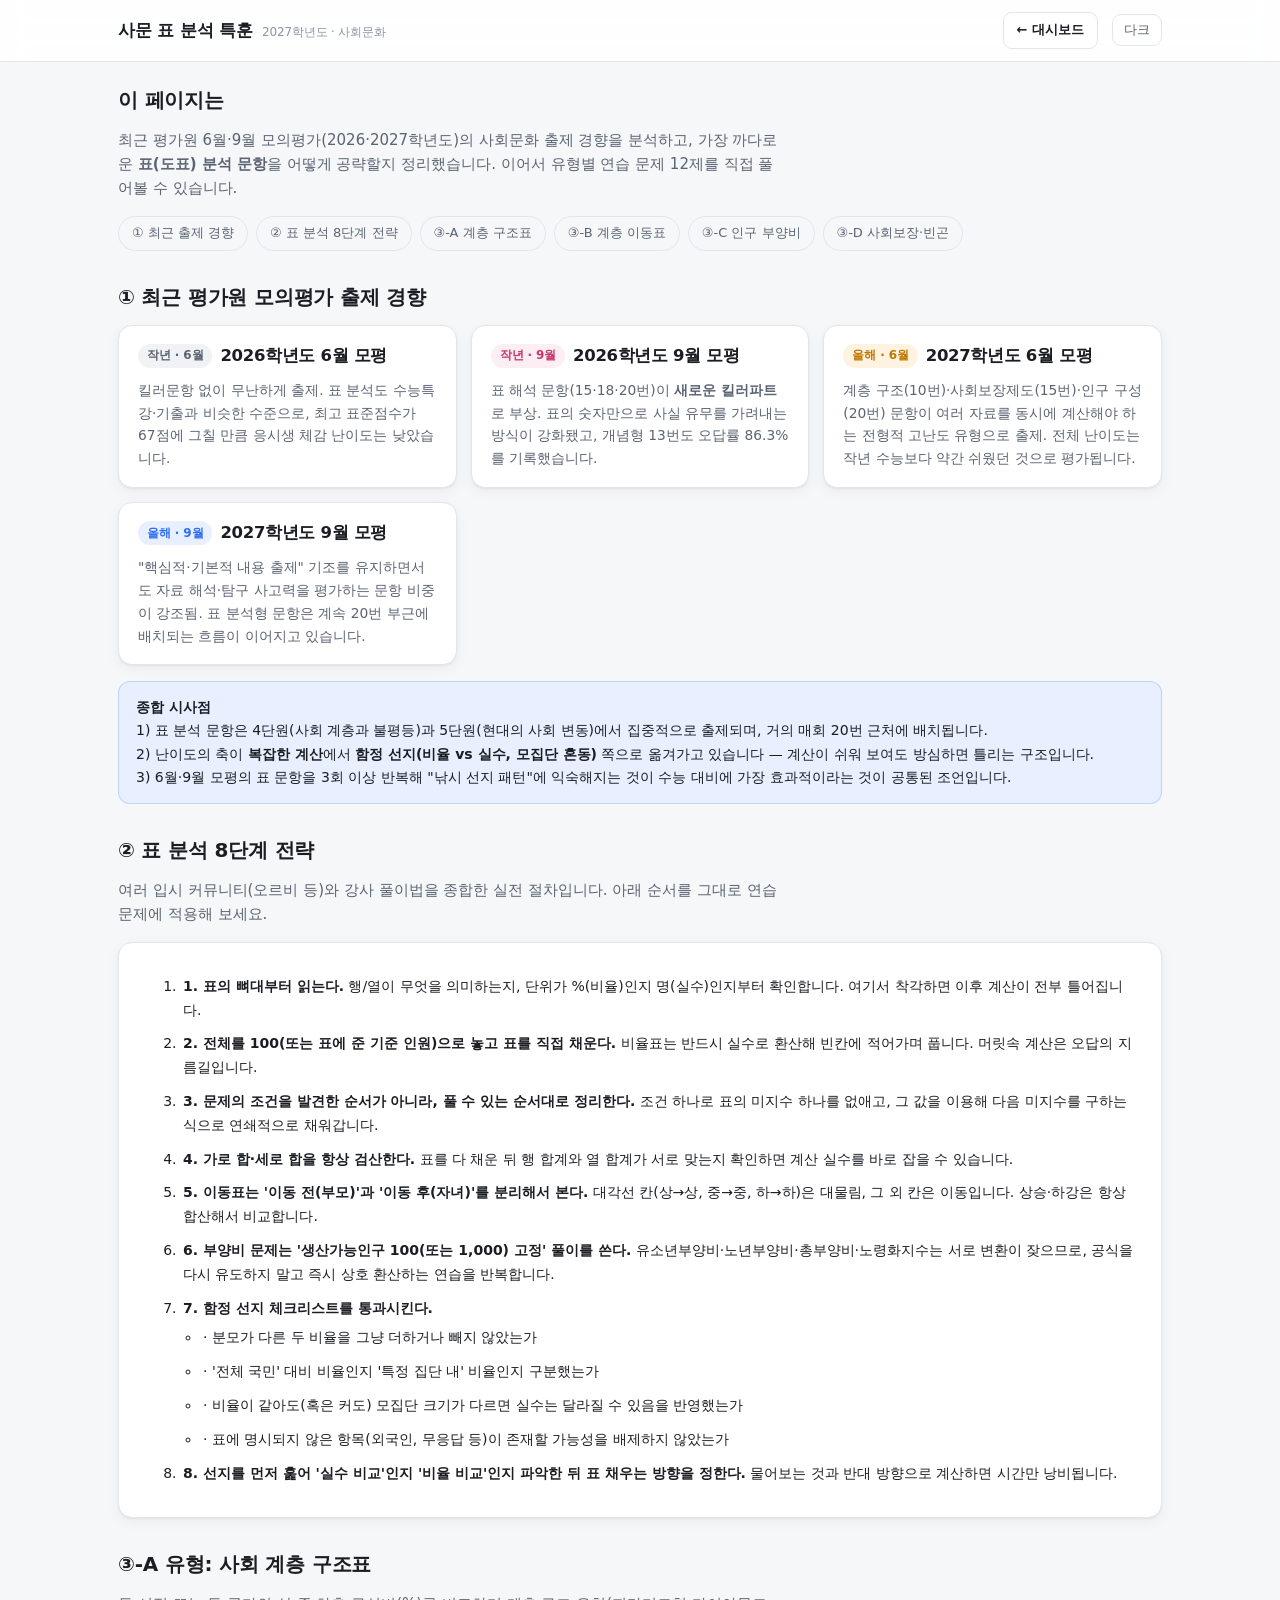
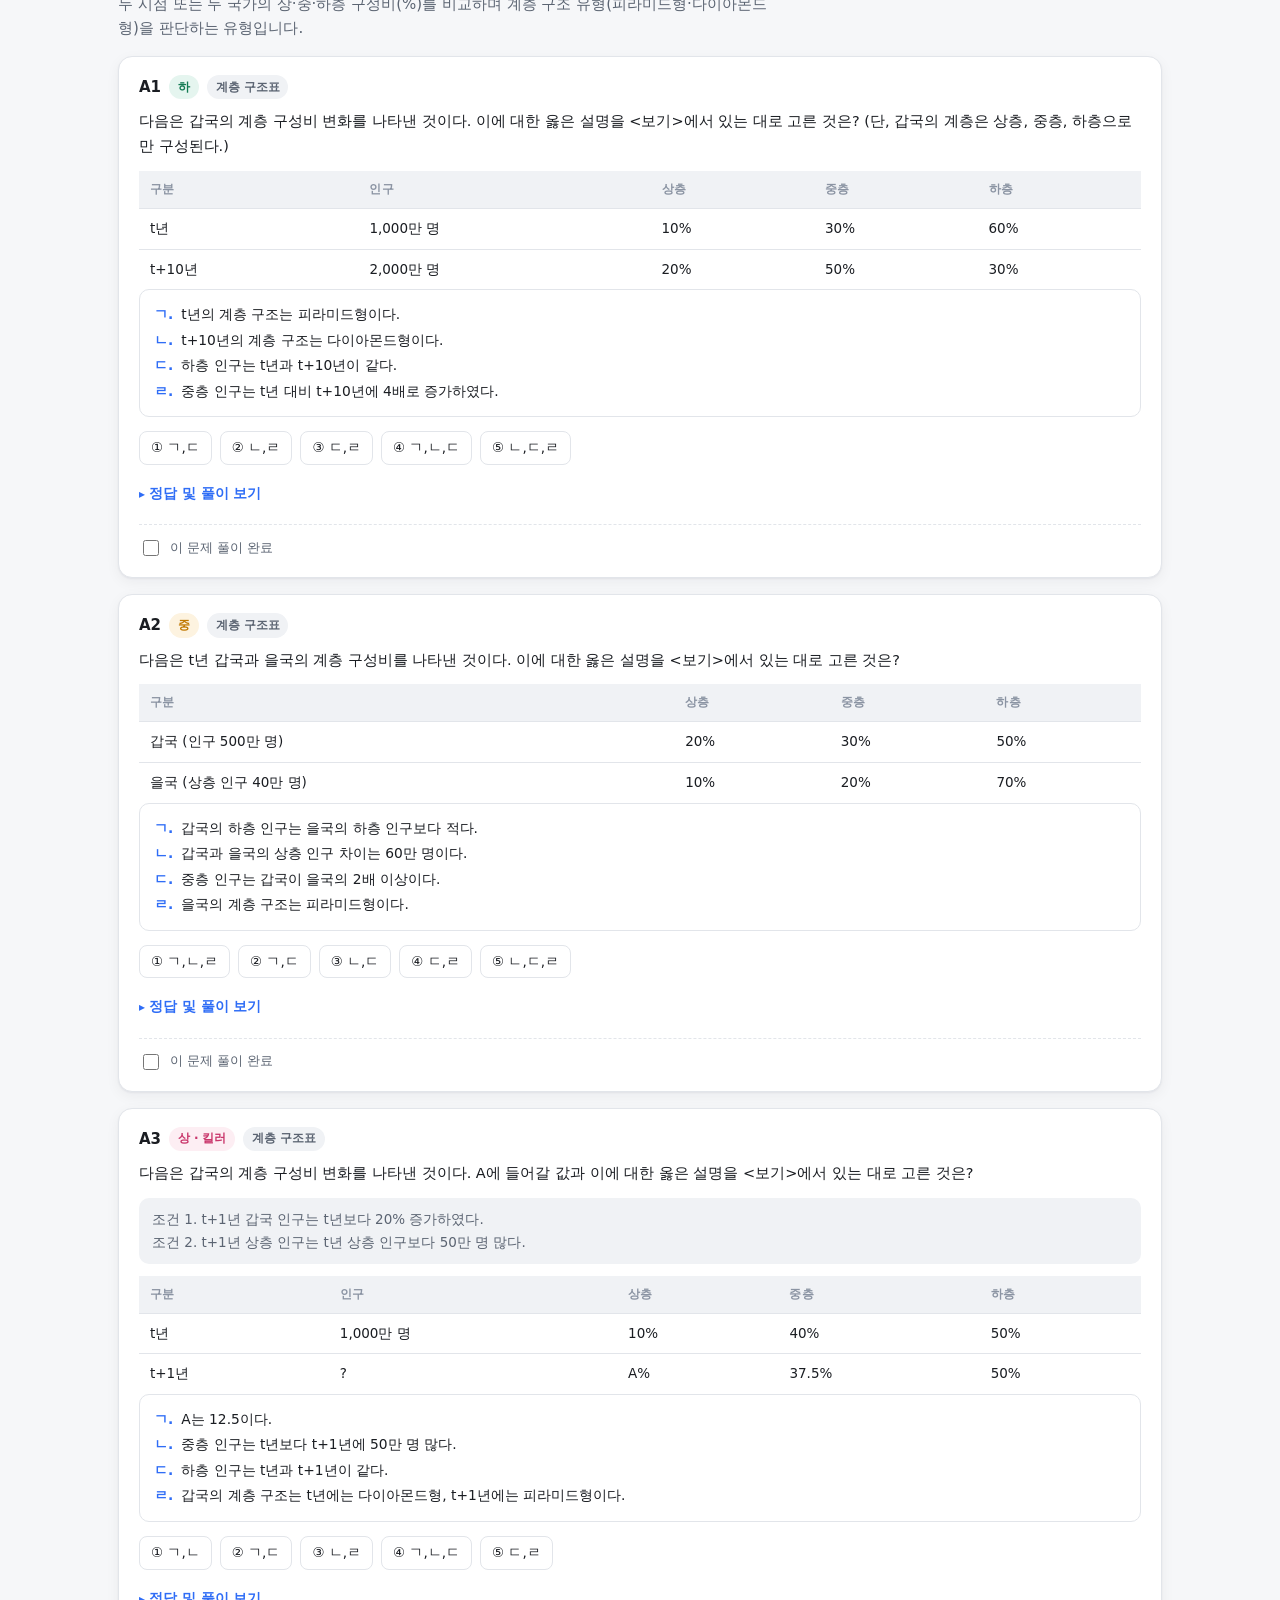
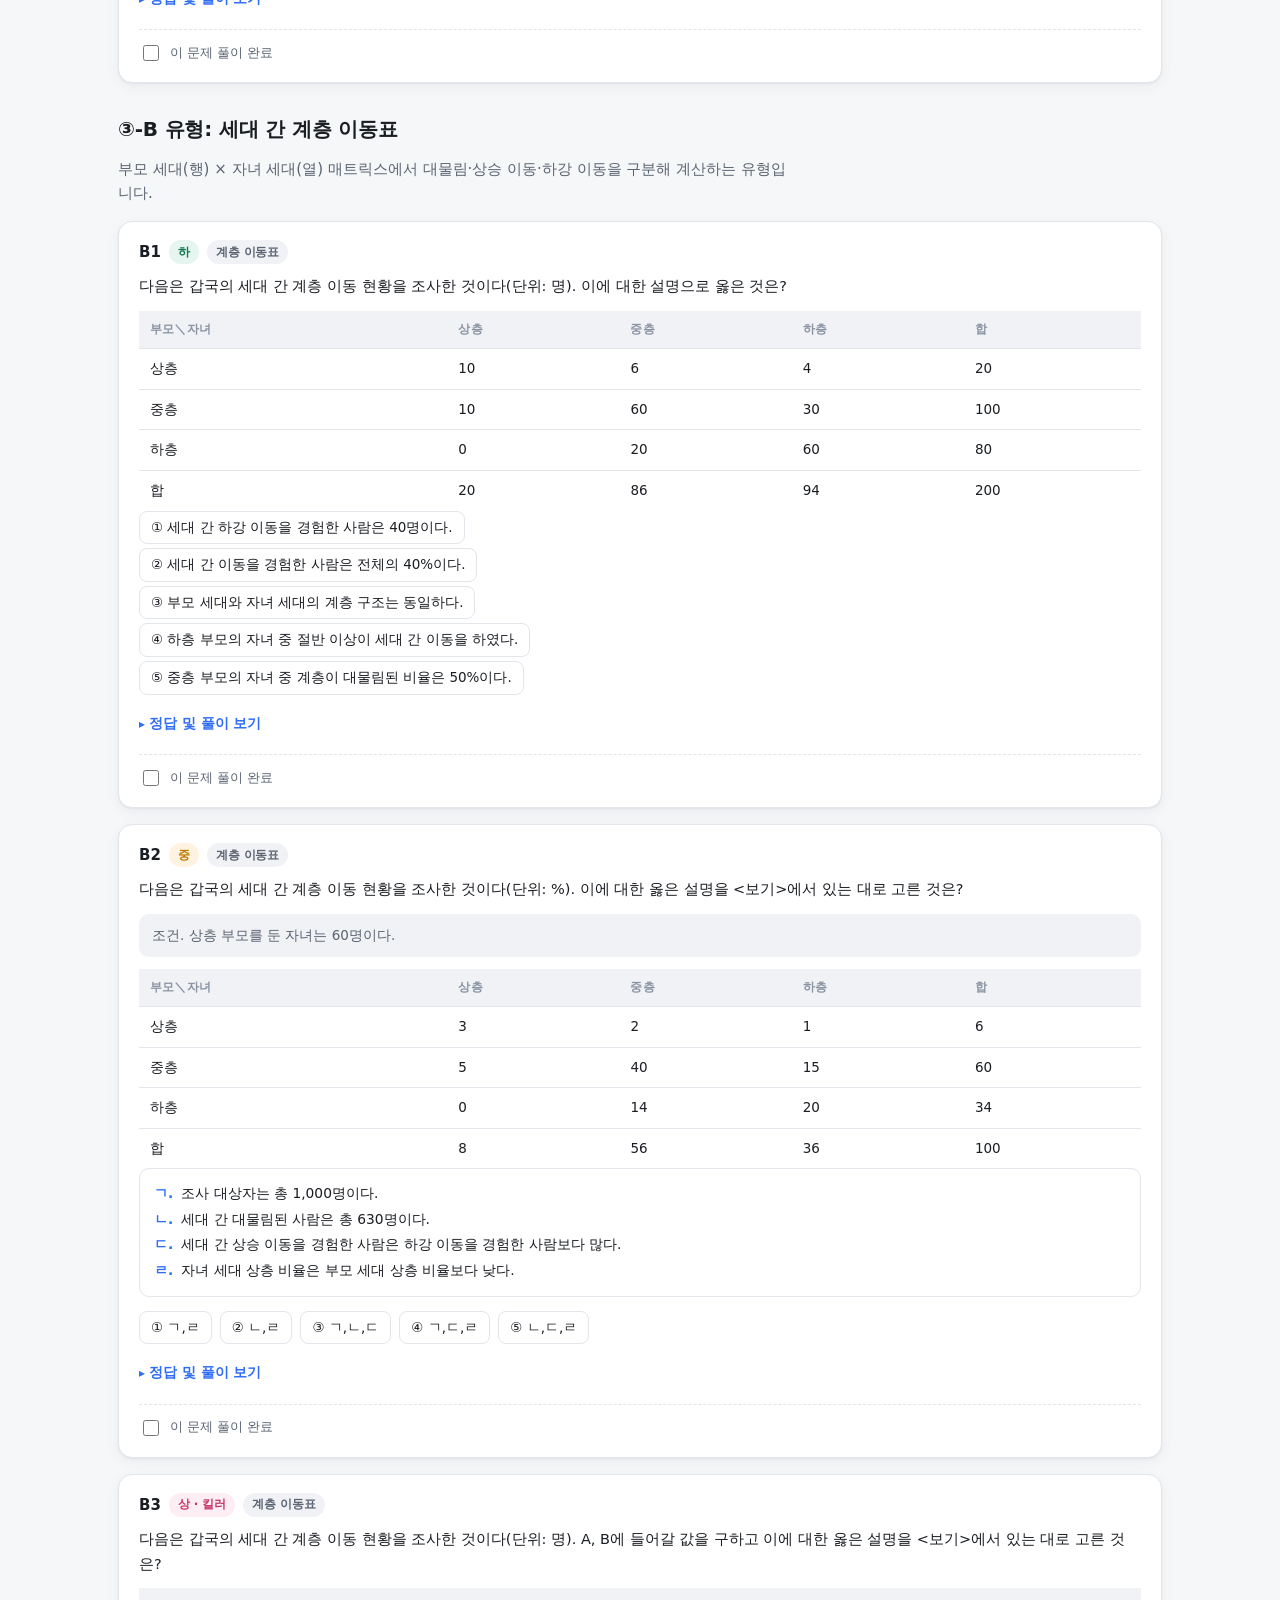
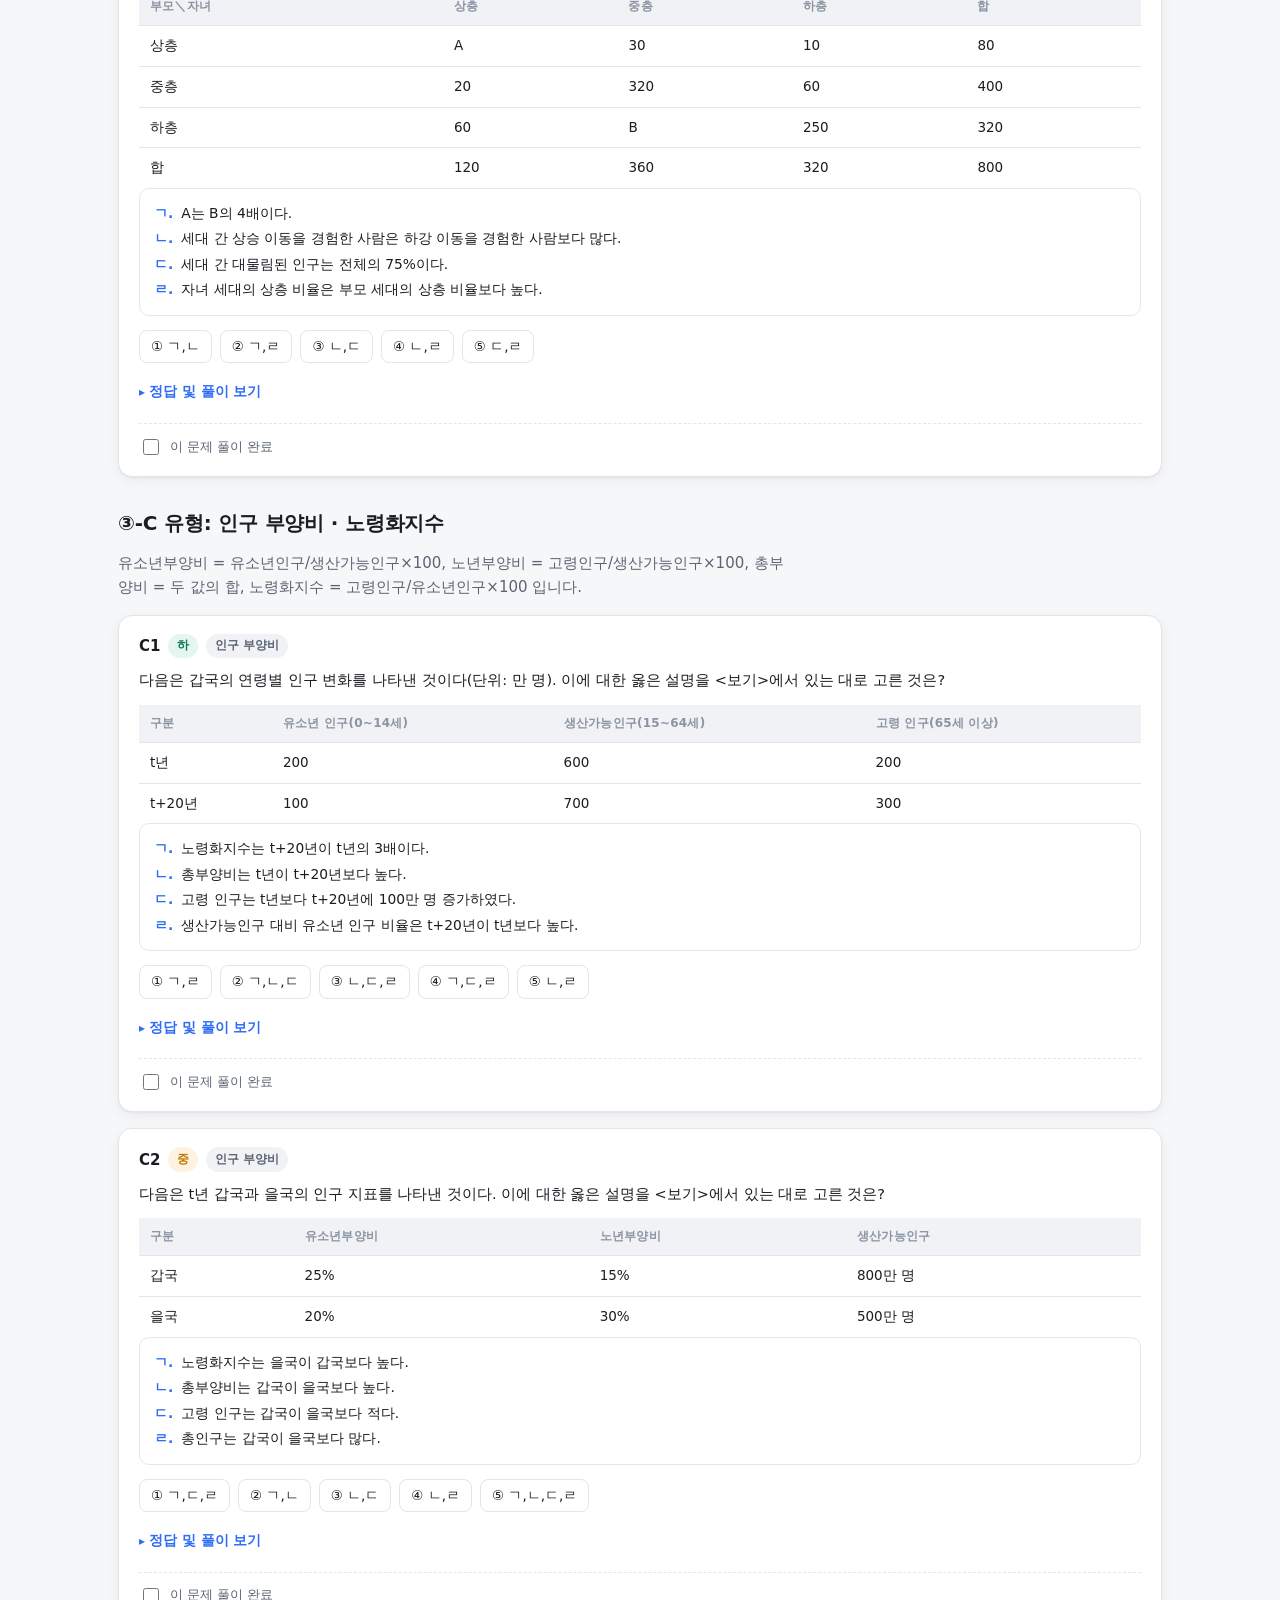
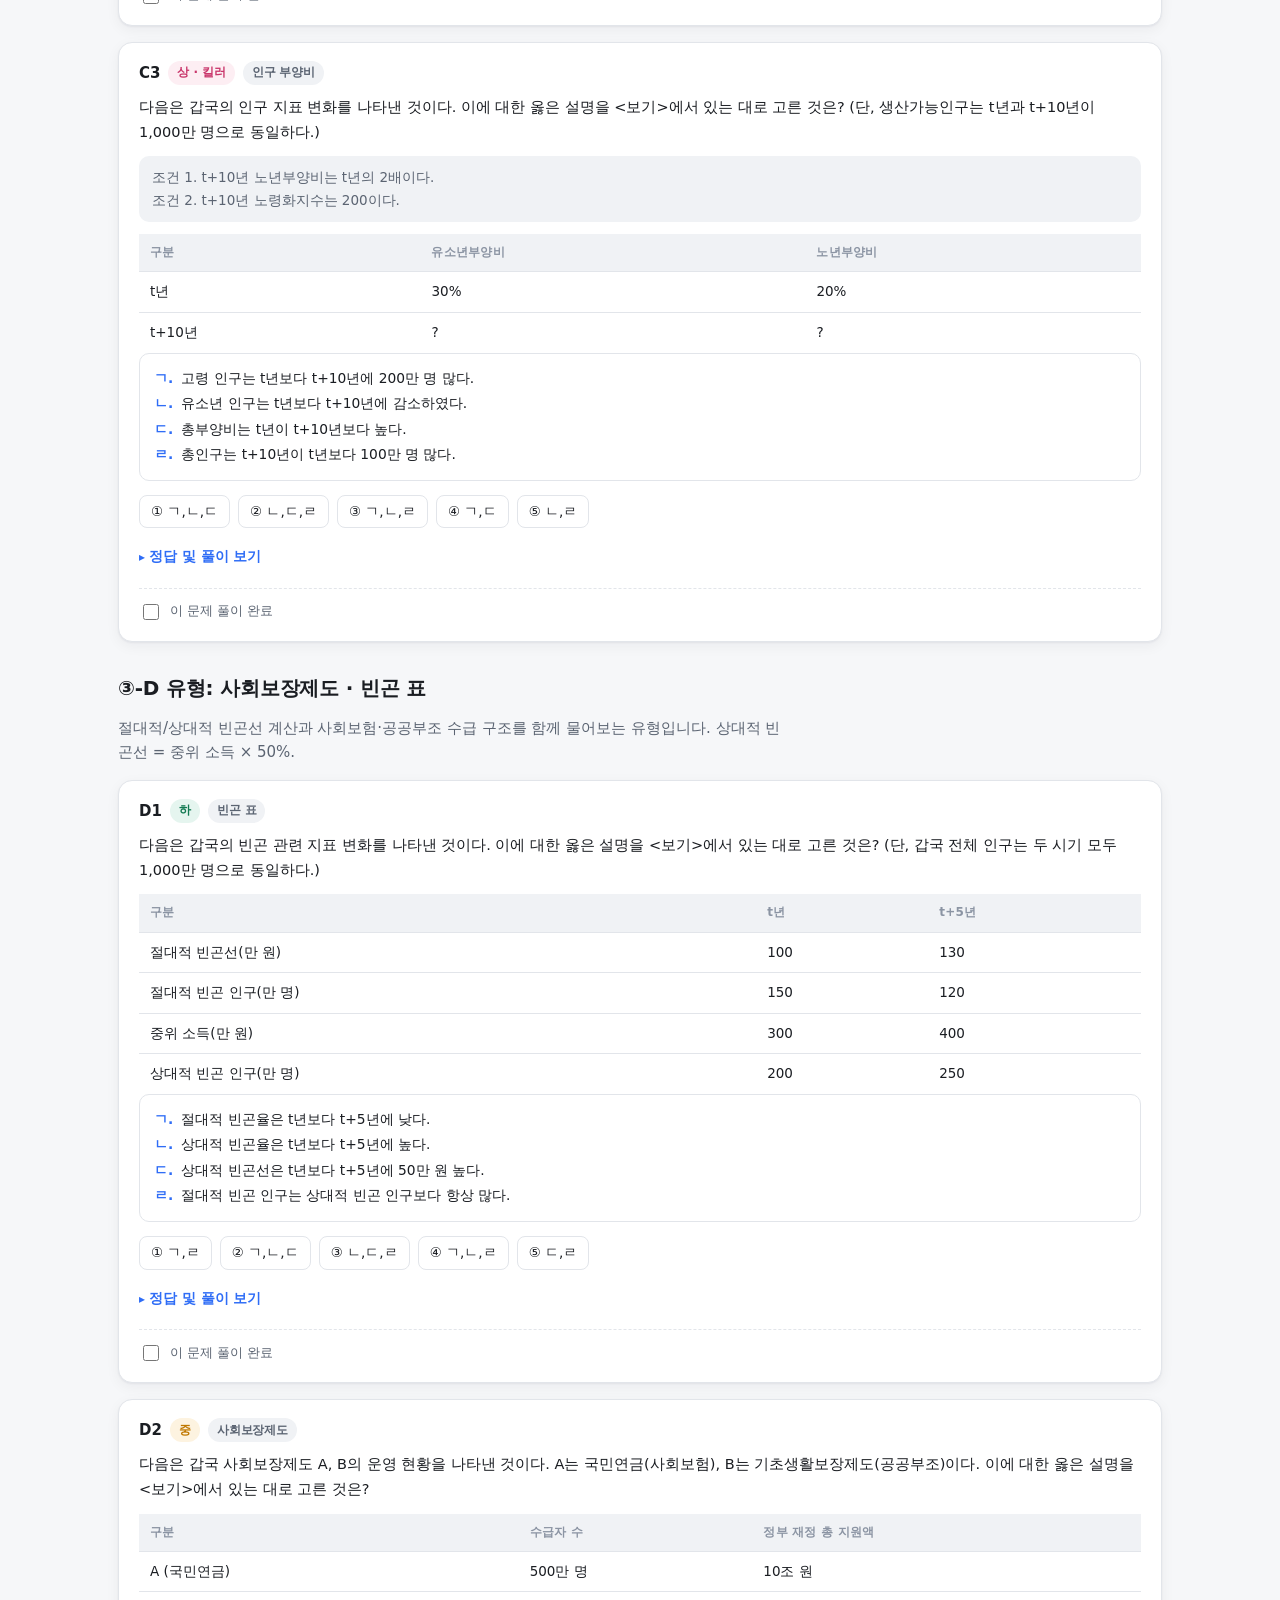
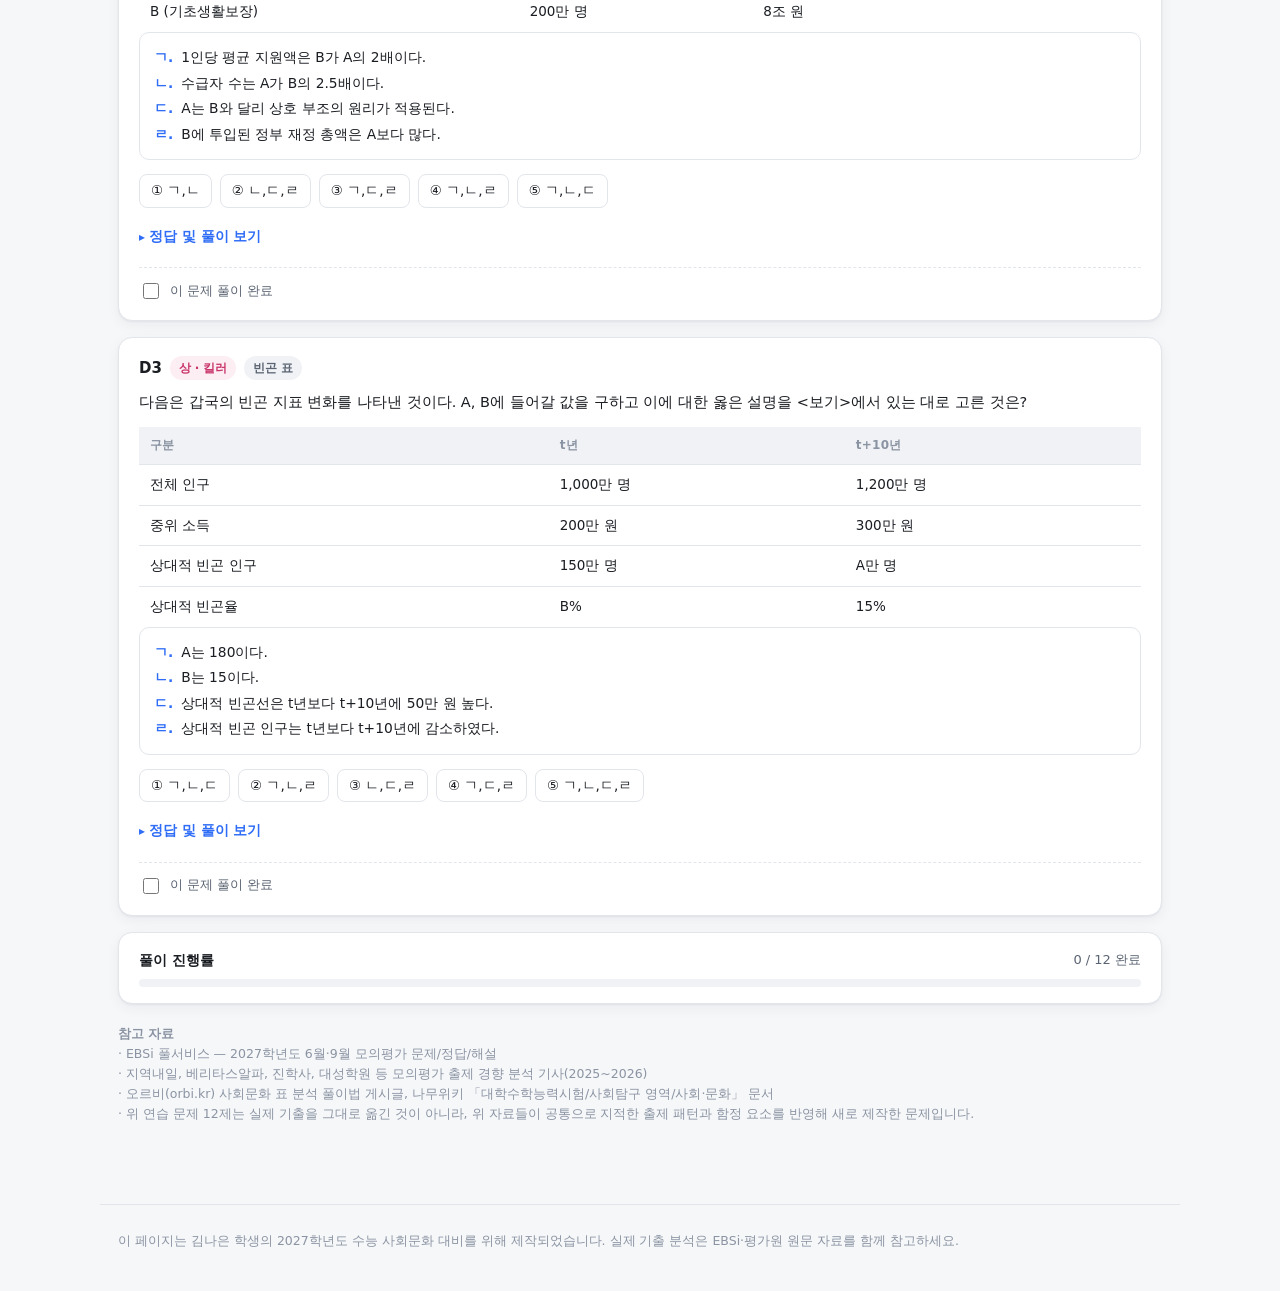
==== society/index.html @ fd27d5cd "사회문화 표 분석 특훈 페이지 추가 최근 평가원 6월·9월 모의평가(2026·2027학년도) 출제 경향을 분석하고 표 분석 문항 8단계 풀이 전략과 유형별(계층 구조·세대 이동·인" ====
<!doctype html>
<html lang="ko" data-theme="">
<head>
<meta charset="utf-8">
<meta name="viewport" content="width=device-width, initial-scale=1">
<title>사문 표 분석 특훈 · 나은이 입시</title>
<meta name="description" content="사회문화 표 분석 문항 출제 경향 분석과 유형별 실전 연습 문제">
<link rel="stylesheet" href="../assets/style.css">
<link rel="icon" href="data:image/svg+xml,<svg xmlns='http://www.w3.org/2000/svg' viewBox='0 0 100 100'><text y='.9em' font-size='90'>📊</text></svg>">
<style>
  .p-card{padding:18px 20px;margin-bottom:16px}
  .p-head{display:flex;align-items:center;gap:8px;flex-wrap:wrap;margin-bottom:10px}
  .p-head .no{font-weight:700;font-size:15px}
  .p-stem{font-size:14.5px;line-height:1.7;margin:0 0 12px}
  .p-cond{font-size:13.5px;color:var(--text-2);background:var(--surface-2);border-radius:10px;padding:10px 13px;margin:0 0 12px;line-height:1.7}
  .p-bogi{list-style:none;margin:0 0 14px;padding:12px 14px;border:1px solid var(--border);border-radius:10px;font-size:13.8px;line-height:1.85;background:var(--surface)}
  .p-bogi li{display:flex;gap:8px}
  .p-bogi b{flex:0 0 auto;color:var(--accent)}
  .p-opts{display:flex;flex-wrap:wrap;gap:8px;margin-bottom:4px}
  .p-opts span{border:1px solid var(--border);border-radius:8px;padding:5px 11px;font-size:13.5px;font-variant-numeric:tabular-nums}
  details.ans{margin-top:10px}
  details.ans>summary{cursor:pointer;font-size:13.5px;font-weight:600;color:var(--accent);list-style:none;padding:8px 0;user-select:none}
  details.ans>summary::-webkit-details-marker{display:none}
  details.ans>summary::before{content:'▸ ';font-size:12px}
  details.ans[open]>summary::before{content:'▾ '}
  .sol{background:var(--green-soft);border-radius:10px;padding:13px 15px;font-size:13.8px;line-height:1.8}
  .sol .ans-badge{display:inline-block;background:var(--green);color:#fff;border-radius:7px;padding:2px 10px;font-weight:700;font-size:13px;margin-bottom:8px}
  .sol ol{margin:8px 0 0;padding-left:19px}
  .sol ol li{margin:4px 0}
  .done-row{display:flex;align-items:center;gap:8px;margin-top:12px;padding-top:12px;border-top:1px dashed var(--border)}
  .done-row input{width:16px;height:16px;accent-color:var(--accent);cursor:pointer}
  .done-row label{font-size:13px;color:var(--text-2);cursor:pointer}
  .prog-bar{height:8px;border-radius:5px;background:var(--surface-2);overflow:hidden;margin-top:8px}
  .prog-bar>div{height:100%;background:var(--accent);border-radius:5px;transition:width .3s}
  .strat li{margin:0 0 10px;padding-left:2px}
  .strat b{color:var(--text)}
  .oxtbl td.ok{color:var(--green);font-weight:700;text-align:center}
  .oxtbl td.no{color:var(--red);font-weight:700;text-align:center}
  .catnav{display:flex;flex-wrap:wrap;gap:8px;margin:6px 0 24px}
  .catnav a{border:1px solid var(--border);border-radius:999px;padding:6px 13px;font-size:13px;color:var(--text-2)}
  .catnav a:hover{background:var(--accent-soft);color:var(--accent);text-decoration:none}
</style>
</head>
<body>

<header class="top">
  <div class="top-in">
    <div class="brand">사문 표 분석 특훈<small>2027학년도 · 사회문화</small></div>
    <div class="spacer"></div>
    <a class="btn" href="../index.html">← 대시보드</a>
    <button class="theme-btn" id="themeBtn" type="button">다크</button>
  </div>
</header>

<main>

<h2 class="sec" style="margin-top:0">이 페이지는</h2>
<p class="lead">최근 평가원 6월·9월 모의평가(2026·2027학년도)의 사회문화 출제 경향을 분석하고, 가장 까다로운 <b>표(도표) 분석 문항</b>을 어떻게 공략할지 정리했습니다. 이어서 유형별 연습 문제 12제를 직접 풀어볼 수 있습니다.</p>

<div class="catnav">
  <a href="#trend">① 최근 출제 경향</a>
  <a href="#strategy">② 표 분석 8단계 전략</a>
  <a href="#type-a">③-A 계층 구조표</a>
  <a href="#type-b">③-B 계층 이동표</a>
  <a href="#type-c">③-C 인구 부양비</a>
  <a href="#type-d">③-D 사회보장·빈곤</a>
</div>

<h2 class="sec" id="trend">① 최근 평가원 모의평가 출제 경향</h2>
<div class="grid g2">
  <div class="card track">
    <h3><span class="pill grey">작년 · 6월</span> 2026학년도 6월 모평</h3>
    <p>킬러문항 없이 무난하게 출제. 표 분석도 수능특강·기출과 비슷한 수준으로, 최고 표준점수가 67점에 그칠 만큼 응시생 체감 난이도는 낮았습니다.</p>
  </div>
  <div class="card track">
    <h3><span class="pill rose">작년 · 9월</span> 2026학년도 9월 모평</h3>
    <p>표 해석 문항(15·18·20번)이 <b>새로운 킬러파트</b>로 부상. 표의 숫자만으로 사실 유무를 가려내는 방식이 강화됐고, 개념형 13번도 오답률 86.3%를 기록했습니다.</p>
  </div>
  <div class="card track">
    <h3><span class="pill amber">올해 · 6월</span> 2027학년도 6월 모평</h3>
    <p>계층 구조(10번)·사회보장제도(15번)·인구 구성(20번) 문항이 여러 자료를 동시에 계산해야 하는 전형적 고난도 유형으로 출제. 전체 난이도는 작년 수능보다 약간 쉬웠던 것으로 평가됩니다.</p>
  </div>
  <div class="card track">
    <h3><span class="pill blue">올해 · 9월</span> 2027학년도 9월 모평</h3>
    <p>"핵심적·기본적 내용 출제" 기조를 유지하면서도 자료 해석·탐구 사고력을 평가하는 문항 비중이 강조됨. 표 분석형 문항은 계속 20번 부근에 배치되는 흐름이 이어지고 있습니다.</p>
  </div>
</div>

<div class="callout" style="margin-top:16px">
  <b>종합 시사점</b><br>
  1) 표 분석 문항은 4단원(사회 계층과 불평등)과 5단원(현대의 사회 변동)에서 집중적으로 출제되며, 거의 매회 20번 근처에 배치됩니다.<br>
  2) 난이도의 축이 <b>복잡한 계산</b>에서 <b>함정 선지(비율 vs 실수, 모집단 혼동)</b> 쪽으로 옮겨가고 있습니다 — 계산이 쉬워 보여도 방심하면 틀리는 구조입니다.<br>
  3) 6월·9월 모평의 표 문항을 3회 이상 반복해 "낚시 선지 패턴"에 익숙해지는 것이 수능 대비에 가장 효과적이라는 것이 공통된 조언입니다.
</div>

<h2 class="sec" id="strategy">② 표 분석 8단계 전략</h2>
<p class="lead">여러 입시 커뮤니티(오르비 등)와 강사 풀이법을 종합한 실전 절차입니다. 아래 순서를 그대로 연습 문제에 적용해 보세요.</p>
<div class="card" style="padding:18px 22px">
  <ol class="strat" style="font-size:14px;line-height:1.7">
    <li><b>1. 표의 뼈대부터 읽는다.</b> 행/열이 무엇을 의미하는지, 단위가 %(비율)인지 명(실수)인지부터 확인합니다. 여기서 착각하면 이후 계산이 전부 틀어집니다.</li>
    <li><b>2. 전체를 100(또는 표에 준 기준 인원)으로 놓고 표를 직접 채운다.</b> 비율표는 반드시 실수로 환산해 빈칸에 적어가며 풉니다. 머릿속 계산은 오답의 지름길입니다.</li>
    <li><b>3. 문제의 조건을 발견한 순서가 아니라, 풀 수 있는 순서대로 정리한다.</b> 조건 하나로 표의 미지수 하나를 없애고, 그 값을 이용해 다음 미지수를 구하는 식으로 연쇄적으로 채워갑니다.</li>
    <li><b>4. 가로 합·세로 합을 항상 검산한다.</b> 표를 다 채운 뒤 행 합계와 열 합계가 서로 맞는지 확인하면 계산 실수를 바로 잡을 수 있습니다.</li>
    <li><b>5. 이동표는 '이동 전(부모)'과 '이동 후(자녀)'를 분리해서 본다.</b> 대각선 칸(상→상, 중→중, 하→하)은 대물림, 그 외 칸은 이동입니다. 상승·하강은 항상 합산해서 비교합니다.</li>
    <li><b>6. 부양비 문제는 '생산가능인구 100(또는 1,000) 고정' 풀이를 쓴다.</b> 유소년부양비·노년부양비·총부양비·노령화지수는 서로 변환이 잦으므로, 공식을 다시 유도하지 말고 즉시 상호 환산하는 연습을 반복합니다.</li>
    <li><b>7. 함정 선지 체크리스트를 통과시킨다.</b>
      <ul style="margin:6px 0 0;padding-left:18px">
        <li>· 분모가 다른 두 비율을 그냥 더하거나 빼지 않았는가</li>
        <li>· '전체 국민' 대비 비율인지 '특정 집단 내' 비율인지 구분했는가</li>
        <li>· 비율이 같아도(혹은 커도) 모집단 크기가 다르면 실수는 달라질 수 있음을 반영했는가</li>
        <li>· 표에 명시되지 않은 항목(외국인, 무응답 등)이 존재할 가능성을 배제하지 않았는가</li>
      </ul>
    </li>
    <li><b>8. 선지를 먼저 훑어 '실수 비교'인지 '비율 비교'인지 파악한 뒤 표 채우는 방향을 정한다.</b> 물어보는 것과 반대 방향으로 계산하면 시간만 낭비됩니다.</li>
  </ol>
</div>

<h2 class="sec" id="type-a">③-A 유형: 사회 계층 구조표</h2>
<p class="lead">두 시점 또는 두 국가의 상·중·하층 구성비(%)를 비교하며 계층 구조 유형(피라미드형·다이아몬드형)을 판단하는 유형입니다.</p>

<!-- A1 -->
<div class="card p-card" data-pid="A1">
  <div class="p-head"><span class="no">A1</span><span class="pill green">하</span><span class="pill grey">계층 구조표</span></div>
  <p class="p-stem">다음은 갑국의 계층 구성비 변화를 나타낸 것이다. 이에 대한 옳은 설명을 &lt;보기&gt;에서 있는 대로 고른 것은? (단, 갑국의 계층은 상층, 중층, 하층으로만 구성된다.)</p>
  <div class="scroll-x"><table class="tbl">
    <thead><tr><th>구분</th><th>인구</th><th>상층</th><th>중층</th><th>하층</th></tr></thead>
    <tbody>
      <tr><td>t년</td><td>1,000만 명</td><td>10%</td><td>30%</td><td>60%</td></tr>
      <tr><td>t+10년</td><td>2,000만 명</td><td>20%</td><td>50%</td><td>30%</td></tr>
    </tbody>
  </table></div>
  <ul class="p-bogi">
    <li><b>ㄱ.</b> t년의 계층 구조는 피라미드형이다.</li>
    <li><b>ㄴ.</b> t+10년의 계층 구조는 다이아몬드형이다.</li>
    <li><b>ㄷ.</b> 하층 인구는 t년과 t+10년이 같다.</li>
    <li><b>ㄹ.</b> 중층 인구는 t년 대비 t+10년에 4배로 증가하였다.</li>
  </ul>
  <div class="p-opts"><span>① ㄱ,ㄷ</span><span>② ㄴ,ㄹ</span><span>③ ㄷ,ㄹ</span><span>④ ㄱ,ㄴ,ㄷ</span><span>⑤ ㄴ,ㄷ,ㄹ</span></div>
  <details class="ans"><summary>정답 및 풀이 보기</summary>
    <div class="sol">
      <span class="ans-badge">정답 ④</span>
      <ol>
        <li>실수로 환산: t년 상층 100만 / 중층 300만 / 하층 600만. t+10년 상층 400만 / 중층 1,000만 / 하층 600만.</li>
        <li>ㄱ: t년은 상(10%)&lt;중(30%)&lt;하(60%)로 아래로 갈수록 비율이 커지는 피라미드형 → 참.</li>
        <li>ㄴ: t+10년은 중층(50%)이 상층+하층(50%)과 같거나 가장 커서 다이아몬드형 → 참.</li>
        <li>ㄷ: 하층 실수는 600만 명으로 두 시점이 동일 → 참. (비율은 60%→30%로 줄었지만 실수는 그대로인 대표적 함정 포인트)</li>
        <li>ㄹ: 중층 실수는 300만→1,000만으로 약 3.33배이지 4배가 아님 → 거짓. 비율만 보고 "50%는 30%의 약 1.7배니까..." 식으로 암산하면 틀리기 쉬운 지점.</li>
      </ol>
    </div>
  </details>
  <div class="done-row"><input type="checkbox" id="chk-A1"><label for="chk-A1">이 문제 풀이 완료</label></div>
</div>

<!-- A2 -->
<div class="card p-card" data-pid="A2">
  <div class="p-head"><span class="no">A2</span><span class="pill amber">중</span><span class="pill grey">계층 구조표</span></div>
  <p class="p-stem">다음은 t년 갑국과 을국의 계층 구성비를 나타낸 것이다. 이에 대한 옳은 설명을 &lt;보기&gt;에서 있는 대로 고른 것은?</p>
  <div class="scroll-x"><table class="tbl">
    <thead><tr><th>구분</th><th>상층</th><th>중층</th><th>하층</th></tr></thead>
    <tbody>
      <tr><td>갑국 (인구 500만 명)</td><td>20%</td><td>30%</td><td>50%</td></tr>
      <tr><td>을국 (상층 인구 40만 명)</td><td>10%</td><td>20%</td><td>70%</td></tr>
    </tbody>
  </table></div>
  <ul class="p-bogi">
    <li><b>ㄱ.</b> 갑국의 하층 인구는 을국의 하층 인구보다 적다.</li>
    <li><b>ㄴ.</b> 갑국과 을국의 상층 인구 차이는 60만 명이다.</li>
    <li><b>ㄷ.</b> 중층 인구는 갑국이 을국의 2배 이상이다.</li>
    <li><b>ㄹ.</b> 을국의 계층 구조는 피라미드형이다.</li>
  </ul>
  <div class="p-opts"><span>① ㄱ,ㄴ,ㄹ</span><span>② ㄱ,ㄷ</span><span>③ ㄴ,ㄷ</span><span>④ ㄷ,ㄹ</span><span>⑤ ㄴ,ㄷ,ㄹ</span></div>
  <details class="ans"><summary>정답 및 풀이 보기</summary>
    <div class="sol">
      <span class="ans-badge">정답 ①</span>
      <ol>
        <li>을국 전체 인구부터 역산: 상층 인구 40만 명 = 10% → 전체 인구 400만 명.</li>
        <li>을국 중층 = 400만×20% = 80만 명, 하층 = 400만×70% = 280만 명.</li>
        <li>갑국은 그대로 계산: 상층 100만 / 중층 150만 / 하층 250만.</li>
        <li>ㄱ: 갑국 하층 250만 &lt; 을국 하층 280만 → 참.</li>
        <li>ㄴ: 100만 − 40만 = 60만 → 참.</li>
        <li>ㄷ: 150만 ÷ 80만 = 1.875배로 2배 미만 → 거짓. "대략 2배 아닌가"라고 암산하면 틀리는 지점.</li>
        <li>ㄹ: 을국은 상(10%)&lt;중(20%)&lt;하(70%)로 피라미드형 → 참.</li>
      </ol>
    </div>
  </details>
  <div class="done-row"><input type="checkbox" id="chk-A2"><label for="chk-A2">이 문제 풀이 완료</label></div>
</div>

<!-- A3 -->
<div class="card p-card" data-pid="A3">
  <div class="p-head"><span class="no">A3</span><span class="pill rose">상 · 킬러</span><span class="pill grey">계층 구조표</span></div>
  <p class="p-stem">다음은 갑국의 계층 구성비 변화를 나타낸 것이다. A에 들어갈 값과 이에 대한 옳은 설명을 &lt;보기&gt;에서 있는 대로 고른 것은?</p>
  <div class="p-cond">조건 1. t+1년 갑국 인구는 t년보다 20% 증가하였다.<br>조건 2. t+1년 상층 인구는 t년 상층 인구보다 50만 명 많다.</div>
  <div class="scroll-x"><table class="tbl">
    <thead><tr><th>구분</th><th>인구</th><th>상층</th><th>중층</th><th>하층</th></tr></thead>
    <tbody>
      <tr><td>t년</td><td>1,000만 명</td><td>10%</td><td>40%</td><td>50%</td></tr>
      <tr><td>t+1년</td><td>?</td><td>A%</td><td>37.5%</td><td>50%</td></tr>
    </tbody>
  </table></div>
  <ul class="p-bogi">
    <li><b>ㄱ.</b> A는 12.5이다.</li>
    <li><b>ㄴ.</b> 중층 인구는 t년보다 t+1년에 50만 명 많다.</li>
    <li><b>ㄷ.</b> 하층 인구는 t년과 t+1년이 같다.</li>
    <li><b>ㄹ.</b> 갑국의 계층 구조는 t년에는 다이아몬드형, t+1년에는 피라미드형이다.</li>
  </ul>
  <div class="p-opts"><span>① ㄱ,ㄴ</span><span>② ㄱ,ㄷ</span><span>③ ㄴ,ㄹ</span><span>④ ㄱ,ㄴ,ㄷ</span><span>⑤ ㄷ,ㄹ</span></div>
  <details class="ans"><summary>정답 및 풀이 보기</summary>
    <div class="sol">
      <span class="ans-badge">정답 ①</span>
      <ol>
        <li>t+1년 인구 = 1,000만 × 1.2 = 1,200만 명.</li>
        <li>t년 상층 인구 = 100만 명 → t+1년 상층 인구 = 100만 + 50만 = 150만 명 → A = 150 ÷ 1,200 × 100 = 12.5 (ㄱ 참).</li>
        <li>검산: 12.5 + 37.5 + 50 = 100 → 정합성 확인.</li>
        <li>중층 인구: t년 400만, t+1년 1,200만×37.5% = 450만 → 50만 명 많음 (ㄴ 참).</li>
        <li>하층 인구: t년 500만, t+1년 1,200만×50% = 600만 → 서로 다름 (ㄷ 거짓, 비율은 50%로 같지만 인구가 늘어 실수는 증가).</li>
        <li>구조 판정: t년(10&lt;40&lt;50)과 t+1년(12.5&lt;37.5&lt;50) 모두 하층이 가장 큰 피라미드형으로 동일 → ㄹ은 "다이아몬드형→피라미드형으로 바뀌었다"는 서술 자체가 거짓.</li>
      </ol>
    </div>
  </details>
  <div class="done-row"><input type="checkbox" id="chk-A3"><label for="chk-A3">이 문제 풀이 완료</label></div>
</div>

<h2 class="sec" id="type-b">③-B 유형: 세대 간 계층 이동표</h2>
<p class="lead">부모 세대(행) × 자녀 세대(열) 매트릭스에서 대물림·상승 이동·하강 이동을 구분해 계산하는 유형입니다.</p>

<!-- B1 -->
<div class="card p-card" data-pid="B1">
  <div class="p-head"><span class="no">B1</span><span class="pill green">하</span><span class="pill grey">계층 이동표</span></div>
  <p class="p-stem">다음은 갑국의 세대 간 계층 이동 현황을 조사한 것이다(단위: 명). 이에 대한 설명으로 옳은 것은?</p>
  <div class="scroll-x"><table class="tbl">
    <thead><tr><th>부모＼자녀</th><th>상층</th><th>중층</th><th>하층</th><th>합</th></tr></thead>
    <tbody>
      <tr><td>상층</td><td>10</td><td>6</td><td>4</td><td>20</td></tr>
      <tr><td>중층</td><td>10</td><td>60</td><td>30</td><td>100</td></tr>
      <tr><td>하층</td><td>0</td><td>20</td><td>60</td><td>80</td></tr>
      <tr><td>합</td><td>20</td><td>86</td><td>94</td><td>200</td></tr>
    </tbody>
  </table></div>
  <div class="p-opts"><span>① 세대 간 하강 이동을 경험한 사람은 40명이다.</span></div>
  <div class="p-opts"><span>② 세대 간 이동을 경험한 사람은 전체의 40%이다.</span></div>
  <div class="p-opts"><span>③ 부모 세대와 자녀 세대의 계층 구조는 동일하다.</span></div>
  <div class="p-opts"><span>④ 하층 부모의 자녀 중 절반 이상이 세대 간 이동을 하였다.</span></div>
  <div class="p-opts"><span>⑤ 중층 부모의 자녀 중 계층이 대물림된 비율은 50%이다.</span></div>
  <details class="ans"><summary>정답 및 풀이 보기</summary>
    <div class="sol">
      <span class="ans-badge">정답 ①</span>
      <ol>
        <li>하강 이동(부모보다 자녀 계층이 낮아짐) = 상→중(6) + 상→하(4) + 중→하(30) = 40명 → ① 참.</li>
        <li>② 전체 이동 = 상승(중→상 10 + 하→상 0 + 하→중 20 = 30) + 하강(40) = 70명 → 70/200 = 35%로 40%가 아님 → 거짓.</li>
        <li>③ 부모 세대 구성(10/50/40%)과 자녀 세대 구성(10/43/47%)이 서로 달라 거짓. "표에 세대 이동이 있으니 구조도 달라졌겠지"라고 넘겨짚지 말고 항상 열 합계를 직접 계산해야 합니다.</li>
        <li>④ 하층 부모 80명 중 이동(하→상 0 + 하→중 20) = 20명 = 25% → 절반 미만 → 거짓.</li>
        <li>⑤ 중층 부모 100명 중 대물림(중→중 60) = 60% → 50%가 아님 → 거짓.</li>
      </ol>
    </div>
  </details>
  <div class="done-row"><input type="checkbox" id="chk-B1"><label for="chk-B1">이 문제 풀이 완료</label></div>
</div>

<!-- B2 -->
<div class="card p-card" data-pid="B2">
  <div class="p-head"><span class="no">B2</span><span class="pill amber">중</span><span class="pill grey">계층 이동표</span></div>
  <p class="p-stem">다음은 갑국의 세대 간 계층 이동 현황을 조사한 것이다(단위: %). 이에 대한 옳은 설명을 &lt;보기&gt;에서 있는 대로 고른 것은?</p>
  <div class="p-cond">조건. 상층 부모를 둔 자녀는 60명이다.</div>
  <div class="scroll-x"><table class="tbl">
    <thead><tr><th>부모＼자녀</th><th>상층</th><th>중층</th><th>하층</th><th>합</th></tr></thead>
    <tbody>
      <tr><td>상층</td><td>3</td><td>2</td><td>1</td><td>6</td></tr>
      <tr><td>중층</td><td>5</td><td>40</td><td>15</td><td>60</td></tr>
      <tr><td>하층</td><td>0</td><td>14</td><td>20</td><td>34</td></tr>
      <tr><td>합</td><td>8</td><td>56</td><td>36</td><td>100</td></tr>
    </tbody>
  </table></div>
  <ul class="p-bogi">
    <li><b>ㄱ.</b> 조사 대상자는 총 1,000명이다.</li>
    <li><b>ㄴ.</b> 세대 간 대물림된 사람은 총 630명이다.</li>
    <li><b>ㄷ.</b> 세대 간 상승 이동을 경험한 사람은 하강 이동을 경험한 사람보다 많다.</li>
    <li><b>ㄹ.</b> 자녀 세대 상층 비율은 부모 세대 상층 비율보다 낮다.</li>
  </ul>
  <div class="p-opts"><span>① ㄱ,ㄹ</span><span>② ㄴ,ㄹ</span><span>③ ㄱ,ㄴ,ㄷ</span><span>④ ㄱ,ㄷ,ㄹ</span><span>⑤ ㄴ,ㄷ,ㄹ</span></div>
  <details class="ans"><summary>정답 및 풀이 보기</summary>
    <div class="sol">
      <span class="ans-badge">정답 ③</span>
      <ol>
        <li>상층 부모 비율 6% = 60명 → 전체 = 60 ÷ 0.06 = 1,000명 (ㄱ 참). 이후 모든 %에 ×10을 하면 실수가 됩니다.</li>
        <li>대물림(대각선) = 3+40+20 = 63% = 630명 (ㄴ 참).</li>
        <li>상승 이동 = 중→상(5) + 하→상(0) + 하→중(14) = 19% = 190명. 하강 이동 = 상→중(2) + 상→하(1) + 중→하(15) = 18% = 180명 → 190 &gt; 180 (ㄷ 참).</li>
        <li>자녀 세대 상층 비율(열 합계) = 8%로 부모 세대 상층 비율 6%보다 오히려 높음 → ㄹ은 "낮다"고 했으므로 거짓.</li>
      </ol>
    </div>
  </details>
  <div class="done-row"><input type="checkbox" id="chk-B2"><label for="chk-B2">이 문제 풀이 완료</label></div>
</div>

<!-- B3 -->
<div class="card p-card" data-pid="B3">
  <div class="p-head"><span class="no">B3</span><span class="pill rose">상 · 킬러</span><span class="pill grey">계층 이동표</span></div>
  <p class="p-stem">다음은 갑국의 세대 간 계층 이동 현황을 조사한 것이다(단위: 명). A, B에 들어갈 값을 구하고 이에 대한 옳은 설명을 &lt;보기&gt;에서 있는 대로 고른 것은?</p>
  <div class="scroll-x"><table class="tbl">
    <thead><tr><th>부모＼자녀</th><th>상층</th><th>중층</th><th>하층</th><th>합</th></tr></thead>
    <tbody>
      <tr><td>상층</td><td>A</td><td>30</td><td>10</td><td>80</td></tr>
      <tr><td>중층</td><td>20</td><td>320</td><td>60</td><td>400</td></tr>
      <tr><td>하층</td><td>60</td><td>B</td><td>250</td><td>320</td></tr>
      <tr><td>합</td><td>120</td><td>360</td><td>320</td><td>800</td></tr>
    </tbody>
  </table></div>
  <ul class="p-bogi">
    <li><b>ㄱ.</b> A는 B의 4배이다.</li>
    <li><b>ㄴ.</b> 세대 간 상승 이동을 경험한 사람은 하강 이동을 경험한 사람보다 많다.</li>
    <li><b>ㄷ.</b> 세대 간 대물림된 인구는 전체의 75%이다.</li>
    <li><b>ㄹ.</b> 자녀 세대의 상층 비율은 부모 세대의 상층 비율보다 높다.</li>
  </ul>
  <div class="p-opts"><span>① ㄱ,ㄴ</span><span>② ㄱ,ㄹ</span><span>③ ㄴ,ㄷ</span><span>④ ㄴ,ㄹ</span><span>⑤ ㄷ,ㄹ</span></div>
  <details class="ans"><summary>정답 및 풀이 보기</summary>
    <div class="sol">
      <span class="ans-badge">정답 ②</span>
      <ol>
        <li>A(상층 행)는 행의 합으로 구합니다: 80 − 30 − 10 = 40.</li>
        <li>B(중층 열)는 열의 합으로 구합니다: 360 − 30 − 320 = 10.</li>
        <li>ㄱ: A(40)는 B(10)의 4배 → 참.</li>
        <li>ㄴ: 상승 이동 = 중→상(20) + 하→상(60) + 하→중(B=10) = 90명. 하강 이동 = 상→중(30) + 상→하(10) + 중→하(60) = 100명 → 90 &lt; 100이므로 오히려 하강이 더 많음 → 거짓. "상승 이동이 더 많을 것"이라는 막연한 짐작을 반드시 직접 계산으로 검증해야 하는 지점.</li>
        <li>ㄷ: 대물림 = A(40) + 320 + 250 = 610명 → 610/800 = 76.25%로 75%가 아님(어림 계산 금지) → 거짓.</li>
        <li>ㄹ: 부모 세대 상층 비율 = 80/800 = 10%, 자녀 세대 상층 비율(열 합계) = 120/800 = 15% → 15% &gt; 10% → 참.</li>
      </ol>
    </div>
  </details>
  <div class="done-row"><input type="checkbox" id="chk-B3"><label for="chk-B3">이 문제 풀이 완료</label></div>
</div>

<h2 class="sec" id="type-c">③-C 유형: 인구 부양비 · 노령화지수</h2>
<p class="lead">유소년부양비 = 유소년인구/생산가능인구×100, 노년부양비 = 고령인구/생산가능인구×100, 총부양비 = 두 값의 합, 노령화지수 = 고령인구/유소년인구×100 입니다.</p>

<!-- C1 -->
<div class="card p-card" data-pid="C1">
  <div class="p-head"><span class="no">C1</span><span class="pill green">하</span><span class="pill grey">인구 부양비</span></div>
  <p class="p-stem">다음은 갑국의 연령별 인구 변화를 나타낸 것이다(단위: 만 명). 이에 대한 옳은 설명을 &lt;보기&gt;에서 있는 대로 고른 것은?</p>
  <div class="scroll-x"><table class="tbl">
    <thead><tr><th>구분</th><th>유소년 인구(0~14세)</th><th>생산가능인구(15~64세)</th><th>고령 인구(65세 이상)</th></tr></thead>
    <tbody>
      <tr><td>t년</td><td>200</td><td>600</td><td>200</td></tr>
      <tr><td>t+20년</td><td>100</td><td>700</td><td>300</td></tr>
    </tbody>
  </table></div>
  <ul class="p-bogi">
    <li><b>ㄱ.</b> 노령화지수는 t+20년이 t년의 3배이다.</li>
    <li><b>ㄴ.</b> 총부양비는 t년이 t+20년보다 높다.</li>
    <li><b>ㄷ.</b> 고령 인구는 t년보다 t+20년에 100만 명 증가하였다.</li>
    <li><b>ㄹ.</b> 생산가능인구 대비 유소년 인구 비율은 t+20년이 t년보다 높다.</li>
  </ul>
  <div class="p-opts"><span>① ㄱ,ㄹ</span><span>② ㄱ,ㄴ,ㄷ</span><span>③ ㄴ,ㄷ,ㄹ</span><span>④ ㄱ,ㄷ,ㄹ</span><span>⑤ ㄴ,ㄹ</span></div>
  <details class="ans"><summary>정답 및 풀이 보기</summary>
    <div class="sol">
      <span class="ans-badge">정답 ②</span>
      <ol>
        <li>노령화지수: t년 = 200/200×100 = 100, t+20년 = 300/100×100 = 300 → 정확히 3배 (ㄱ 참).</li>
        <li>총부양비: t년 = (200+200)/600×100 ≈ 66.7%, t+20년 = (100+300)/700×100 ≈ 57.1% → t년이 더 높음 (ㄴ 참).</li>
        <li>고령 인구: 200만 → 300만으로 100만 명 증가 (ㄷ 참).</li>
        <li>유소년부양비(=생산가능인구 대비 유소년 비율): t년 200/600≈33.3%, t+20년 100/700≈14.3% → 오히려 낮아졌으므로 ㄹ("높다")은 거짓.</li>
      </ol>
    </div>
  </details>
  <div class="done-row"><input type="checkbox" id="chk-C1"><label for="chk-C1">이 문제 풀이 완료</label></div>
</div>

<!-- C2 -->
<div class="card p-card" data-pid="C2">
  <div class="p-head"><span class="no">C2</span><span class="pill amber">중</span><span class="pill grey">인구 부양비</span></div>
  <p class="p-stem">다음은 t년 갑국과 을국의 인구 지표를 나타낸 것이다. 이에 대한 옳은 설명을 &lt;보기&gt;에서 있는 대로 고른 것은?</p>
  <div class="scroll-x"><table class="tbl">
    <thead><tr><th>구분</th><th>유소년부양비</th><th>노년부양비</th><th>생산가능인구</th></tr></thead>
    <tbody>
      <tr><td>갑국</td><td>25%</td><td>15%</td><td>800만 명</td></tr>
      <tr><td>을국</td><td>20%</td><td>30%</td><td>500만 명</td></tr>
    </tbody>
  </table></div>
  <ul class="p-bogi">
    <li><b>ㄱ.</b> 노령화지수는 을국이 갑국보다 높다.</li>
    <li><b>ㄴ.</b> 총부양비는 갑국이 을국보다 높다.</li>
    <li><b>ㄷ.</b> 고령 인구는 갑국이 을국보다 적다.</li>
    <li><b>ㄹ.</b> 총인구는 갑국이 을국보다 많다.</li>
  </ul>
  <div class="p-opts"><span>① ㄱ,ㄷ,ㄹ</span><span>② ㄱ,ㄴ</span><span>③ ㄴ,ㄷ</span><span>④ ㄴ,ㄹ</span><span>⑤ ㄱ,ㄴ,ㄷ,ㄹ</span></div>
  <details class="ans"><summary>정답 및 풀이 보기</summary>
    <div class="sol">
      <span class="ans-badge">정답 ①</span>
      <ol>
        <li>갑국: 유소년 인구 = 800×0.25 = 200만, 고령 인구 = 800×0.15 = 120만 → 총인구 = 800+200+120 = 1,120만.</li>
        <li>을국: 유소년 인구 = 500×0.20 = 100만, 고령 인구 = 500×0.30 = 150만 → 총인구 = 500+100+150 = 750만.</li>
        <li>노령화지수: 갑국 = 120/200×100 = 60, 을국 = 150/100×100 = 150 → 을국이 높음 (ㄱ 참).</li>
        <li>총부양비: 갑국 = 25+15 = 40%, 을국 = 20+30 = 50% → 갑국이 더 낮음 → ㄴ("갑국이 높다")은 거짓. 부양비는 비율 값을 그냥 더하면 되지만, 서로 다른 생산가능인구를 기준으로 한 비율이라는 점에 주의해야 합니다.</li>
        <li>고령 인구: 120만 &lt; 150만 → 갑국이 적음 (ㄷ 참).</li>
        <li>총인구: 1,120만 &gt; 750만 → 갑국이 많음 (ㄹ 참).</li>
      </ol>
    </div>
  </details>
  <div class="done-row"><input type="checkbox" id="chk-C2"><label for="chk-C2">이 문제 풀이 완료</label></div>
</div>

<!-- C3 -->
<div class="card p-card" data-pid="C3">
  <div class="p-head"><span class="no">C3</span><span class="pill rose">상 · 킬러</span><span class="pill grey">인구 부양비</span></div>
  <p class="p-stem">다음은 갑국의 인구 지표 변화를 나타낸 것이다. 이에 대한 옳은 설명을 &lt;보기&gt;에서 있는 대로 고른 것은? (단, 생산가능인구는 t년과 t+10년이 1,000만 명으로 동일하다.)</p>
  <div class="p-cond">조건 1. t+10년 노년부양비는 t년의 2배이다.<br>조건 2. t+10년 노령화지수는 200이다.</div>
  <div class="scroll-x"><table class="tbl">
    <thead><tr><th>구분</th><th>유소년부양비</th><th>노년부양비</th></tr></thead>
    <tbody>
      <tr><td>t년</td><td>30%</td><td>20%</td></tr>
      <tr><td>t+10년</td><td>?</td><td>?</td></tr>
    </tbody>
  </table></div>
  <ul class="p-bogi">
    <li><b>ㄱ.</b> 고령 인구는 t년보다 t+10년에 200만 명 많다.</li>
    <li><b>ㄴ.</b> 유소년 인구는 t년보다 t+10년에 감소하였다.</li>
    <li><b>ㄷ.</b> 총부양비는 t년이 t+10년보다 높다.</li>
    <li><b>ㄹ.</b> 총인구는 t+10년이 t년보다 100만 명 많다.</li>
  </ul>
  <div class="p-opts"><span>① ㄱ,ㄴ,ㄷ</span><span>② ㄴ,ㄷ,ㄹ</span><span>③ ㄱ,ㄴ,ㄹ</span><span>④ ㄱ,ㄷ</span><span>⑤ ㄴ,ㄹ</span></div>
  <details class="ans"><summary>정답 및 풀이 보기</summary>
    <div class="sol">
      <span class="ans-badge">정답 ③</span>
      <ol>
        <li>t년: 유소년 인구 = 1,000×30% = 300만, 고령 인구 = 1,000×20% = 200만 → 총인구 1,500만.</li>
        <li>t+10년 노년부양비 = 20%×2 = 40% → 고령 인구 = 1,000×40% = 400만.</li>
        <li>노령화지수 200 = 고령 인구/유소년 인구×100 → 유소년 인구 = 400 ÷ 2 = 200만 → 유소년부양비 = 200/1,000×100 = 20%.</li>
        <li>t+10년 총인구 = 1,000+400+200 = 1,600만.</li>
        <li>ㄱ: 고령 인구 200만 → 400만, 증가분 200만 → 참.</li>
        <li>ㄴ: 유소년 인구 300만 → 200만로 감소 → 참.</li>
        <li>ㄷ: 총부양비 t년 = 30+20 = 50%, t+10년 = 20+40 = 60% → t년이 더 낮으므로 ㄷ("t년이 높다")은 거짓.</li>
        <li>ㄹ: 총인구 1,600만 − 1,500만 = 100만 → 참.</li>
      </ol>
    </div>
  </details>
  <div class="done-row"><input type="checkbox" id="chk-C3"><label for="chk-C3">이 문제 풀이 완료</label></div>
</div>

<h2 class="sec" id="type-d">③-D 유형: 사회보장제도 · 빈곤 표</h2>
<p class="lead">절대적/상대적 빈곤선 계산과 사회보험·공공부조 수급 구조를 함께 물어보는 유형입니다. 상대적 빈곤선 = 중위 소득 × 50%.</p>

<!-- D1 -->
<div class="card p-card" data-pid="D1">
  <div class="p-head"><span class="no">D1</span><span class="pill green">하</span><span class="pill grey">빈곤 표</span></div>
  <p class="p-stem">다음은 갑국의 빈곤 관련 지표 변화를 나타낸 것이다. 이에 대한 옳은 설명을 &lt;보기&gt;에서 있는 대로 고른 것은? (단, 갑국 전체 인구는 두 시기 모두 1,000만 명으로 동일하다.)</p>
  <div class="scroll-x"><table class="tbl">
    <thead><tr><th>구분</th><th>t년</th><th>t+5년</th></tr></thead>
    <tbody>
      <tr><td>절대적 빈곤선(만 원)</td><td>100</td><td>130</td></tr>
      <tr><td>절대적 빈곤 인구(만 명)</td><td>150</td><td>120</td></tr>
      <tr><td>중위 소득(만 원)</td><td>300</td><td>400</td></tr>
      <tr><td>상대적 빈곤 인구(만 명)</td><td>200</td><td>250</td></tr>
    </tbody>
  </table></div>
  <ul class="p-bogi">
    <li><b>ㄱ.</b> 절대적 빈곤율은 t년보다 t+5년에 낮다.</li>
    <li><b>ㄴ.</b> 상대적 빈곤율은 t년보다 t+5년에 높다.</li>
    <li><b>ㄷ.</b> 상대적 빈곤선은 t년보다 t+5년에 50만 원 높다.</li>
    <li><b>ㄹ.</b> 절대적 빈곤 인구는 상대적 빈곤 인구보다 항상 많다.</li>
  </ul>
  <div class="p-opts"><span>① ㄱ,ㄹ</span><span>② ㄱ,ㄴ,ㄷ</span><span>③ ㄴ,ㄷ,ㄹ</span><span>④ ㄱ,ㄴ,ㄹ</span><span>⑤ ㄷ,ㄹ</span></div>
  <details class="ans"><summary>정답 및 풀이 보기</summary>
    <div class="sol">
      <span class="ans-badge">정답 ②</span>
      <ol>
        <li>절대적 빈곤율: t년 150/1,000=15%, t+5년 120/1,000=12% → 낮아짐 (ㄱ 참).</li>
        <li>상대적 빈곤선(중위 소득×50%): t년 150만 원, t+5년 200만 원.</li>
        <li>상대적 빈곤율: t년 200/1,000=20%, t+5년 250/1,000=25% → 높아짐 (ㄴ 참).</li>
        <li>상대적 빈곤선 차이: 200−150=50만 원 (ㄷ 참).</li>
        <li>ㄹ: 두 시기 모두 절대적 빈곤 인구(150·120만)가 상대적 빈곤 인구(200·250만)보다 적으므로 "항상 많다"는 거짓.</li>
      </ol>
    </div>
  </details>
  <div class="done-row"><input type="checkbox" id="chk-D1"><label for="chk-D1">이 문제 풀이 완료</label></div>
</div>

<!-- D2 -->
<div class="card p-card" data-pid="D2">
  <div class="p-head"><span class="no">D2</span><span class="pill amber">중</span><span class="pill grey">사회보장제도</span></div>
  <p class="p-stem">다음은 갑국 사회보장제도 A, B의 운영 현황을 나타낸 것이다. A는 국민연금(사회보험), B는 기초생활보장제도(공공부조)이다. 이에 대한 옳은 설명을 &lt;보기&gt;에서 있는 대로 고른 것은?</p>
  <div class="scroll-x"><table class="tbl">
    <thead><tr><th>구분</th><th>수급자 수</th><th>정부 재정 총 지원액</th></tr></thead>
    <tbody>
      <tr><td>A (국민연금)</td><td>500만 명</td><td>10조 원</td></tr>
      <tr><td>B (기초생활보장)</td><td>200만 명</td><td>8조 원</td></tr>
    </tbody>
  </table></div>
  <ul class="p-bogi">
    <li><b>ㄱ.</b> 1인당 평균 지원액은 B가 A의 2배이다.</li>
    <li><b>ㄴ.</b> 수급자 수는 A가 B의 2.5배이다.</li>
    <li><b>ㄷ.</b> A는 B와 달리 상호 부조의 원리가 적용된다.</li>
    <li><b>ㄹ.</b> B에 투입된 정부 재정 총액은 A보다 많다.</li>
  </ul>
  <div class="p-opts"><span>① ㄱ,ㄴ</span><span>② ㄴ,ㄷ,ㄹ</span><span>③ ㄱ,ㄷ,ㄹ</span><span>④ ㄱ,ㄴ,ㄹ</span><span>⑤ ㄱ,ㄴ,ㄷ</span></div>
  <details class="ans"><summary>정답 및 풀이 보기</summary>
    <div class="sol">
      <span class="ans-badge">정답 ⑤</span>
      <ol>
        <li>1인당 평균 지원액: A = 10조÷500만 = 200만 원, B = 8조÷200만 = 400만 원 → B가 A의 2배 (ㄱ 참).</li>
        <li>수급자 수 비: 500만÷200만 = 2.5배 (ㄴ 참).</li>
        <li>사회보험(A)은 가입자들이 보험료를 분담하는 상호 부조 원리가 적용되고, 공공부조(B)는 전액 국가·지방자치단체 재정으로 지원되므로 상호 부조 원리가 적용되지 않음 (ㄷ 참).</li>
        <li>ㄹ: 정부 재정 총액은 A(10조 원)가 B(8조 원)보다 많으므로 "B가 A보다 많다"는 거짓. 수급자 1인당 지원액이 크다고 재정 총액도 큰 것은 아니라는 점에 유의합니다.</li>
      </ol>
    </div>
  </details>
  <div class="done-row"><input type="checkbox" id="chk-D2"><label for="chk-D2">이 문제 풀이 완료</label></div>
</div>

<!-- D3 -->
<div class="card p-card" data-pid="D3">
  <div class="p-head"><span class="no">D3</span><span class="pill rose">상 · 킬러</span><span class="pill grey">빈곤 표</span></div>
  <p class="p-stem">다음은 갑국의 빈곤 지표 변화를 나타낸 것이다. A, B에 들어갈 값을 구하고 이에 대한 옳은 설명을 &lt;보기&gt;에서 있는 대로 고른 것은?</p>
  <div class="scroll-x"><table class="tbl">
    <thead><tr><th>구분</th><th>t년</th><th>t+10년</th></tr></thead>
    <tbody>
      <tr><td>전체 인구</td><td>1,000만 명</td><td>1,200만 명</td></tr>
      <tr><td>중위 소득</td><td>200만 원</td><td>300만 원</td></tr>
      <tr><td>상대적 빈곤 인구</td><td>150만 명</td><td>A만 명</td></tr>
      <tr><td>상대적 빈곤율</td><td>B%</td><td>15%</td></tr>
    </tbody>
  </table></div>
  <ul class="p-bogi">
    <li><b>ㄱ.</b> A는 180이다.</li>
    <li><b>ㄴ.</b> B는 15이다.</li>
    <li><b>ㄷ.</b> 상대적 빈곤선은 t년보다 t+10년에 50만 원 높다.</li>
    <li><b>ㄹ.</b> 상대적 빈곤 인구는 t년보다 t+10년에 감소하였다.</li>
  </ul>
  <div class="p-opts"><span>① ㄱ,ㄴ,ㄷ</span><span>② ㄱ,ㄴ,ㄹ</span><span>③ ㄴ,ㄷ,ㄹ</span><span>④ ㄱ,ㄷ,ㄹ</span><span>⑤ ㄱ,ㄴ,ㄷ,ㄹ</span></div>
  <details class="ans"><summary>정답 및 풀이 보기</summary>
    <div class="sol">
      <span class="ans-badge">정답 ①</span>
      <ol>
        <li>B(t년 상대적 빈곤율) = 150 ÷ 1,000 × 100 = 15 (ㄴ 참).</li>
        <li>A(t+10년 상대적 빈곤 인구) = 1,200 × 15% = 180 (ㄱ 참).</li>
        <li>상대적 빈곤선 = 중위 소득 × 50%: t년 100만 원, t+10년 150만 원 → 차이 50만 원 (ㄷ 참).</li>
        <li>ㄹ: 상대적 빈곤율은 15%로 두 시기가 같지만, 전체 인구가 1,000만→1,200만으로 늘어 상대적 빈곤 인구는 150만→180만 명으로 오히려 증가했으므로 "감소하였다"는 거짓. <b>비율이 같아도 모집단이 커지면 실수는 늘어난다</b>는 8단계 전략의 함정 체크리스트가 그대로 적용되는 문제입니다.</li>
      </ol>
    </div>
  </details>
  <div class="done-row"><input type="checkbox" id="chk-D3"><label for="chk-D3">이 문제 풀이 완료</label></div>
</div>

<div class="card" style="padding:16px 20px;margin-top:8px">
  <div style="display:flex;justify-content:space-between;align-items:center;flex-wrap:wrap;gap:8px">
    <b style="font-size:14px">풀이 진행률</b>
    <span id="progText" style="font-size:13px;color:var(--text-2)">0 / 12 완료</span>
  </div>
  <div class="prog-bar"><div id="progFill" style="width:0%"></div></div>
</div>

<div class="src" style="margin-top:20px">
  <b>참고 자료</b><br>
  · EBSi 풀서비스 — 2027학년도 6월·9월 모의평가 문제/정답/해설<br>
  · 지역내일, 베리타스알파, 진학사, 대성학원 등 모의평가 출제 경향 분석 기사(2025~2026)<br>
  · 오르비(orbi.kr) 사회문화 표 분석 풀이법 게시글, 나무위키 「대학수학능력시험/사회탐구 영역/사회·문화」 문서<br>
  · 위 연습 문제 12제는 실제 기출을 그대로 옮긴 것이 아니라, 위 자료들이 공통으로 지적한 출제 패턴과 함정 요소를 반영해 새로 제작한 문제입니다.
</div>

</main>

<footer class="foot">
  <div>이 페이지는 김나은 학생의 2027학년도 수능 사회문화 대비를 위해 제작되었습니다. 실제 기출 분석은 EBSi·평가원 원문 자료를 함께 참고하세요.</div>
</footer>

<script>
(function(){
  var KEY = 'society_progress_v1';
  var state = {};
  try { state = JSON.parse(localStorage.getItem(KEY) || '{}'); } catch(e) { state = {}; }

  var boxes = Array.prototype.slice.call(document.querySelectorAll('.done-row input[type=checkbox]'));
  function updateProgress(){
    var done = boxes.filter(function(b){ return b.checked; }).length;
    var pct = Math.round(done / boxes.length * 100);
    document.getElementById('progText').textContent = done + ' / ' + boxes.length + ' 완료';
    document.getElementById('progFill').style.width = pct + '%';
  }
  boxes.forEach(function(b){
    var id = b.id;
    if (state[id]) b.checked = true;
    b.addEventListener('change', function(){
      state[id] = b.checked;
      try { localStorage.setItem(KEY, JSON.stringify(state)); } catch(e) {}
      updateProgress();
    });
  });
  updateProgress();

  var themeBtn = document.getElementById('themeBtn');
  var THEME_KEY = 'naeun_theme';
  function applyTheme(t){
    document.documentElement.setAttribute('data-theme', t || '');
    themeBtn.textContent = t === 'dark' ? '라이트' : '다크';
  }
  applyTheme(localStorage.getItem(THEME_KEY) || '');
  themeBtn.addEventListener('click', function(){
    var cur = localStorage.getItem(THEME_KEY) || '';
    var next = cur === 'dark' ? 'light' : 'dark';
    localStorage.setItem(THEME_KEY, next);
    applyTheme(next);
  });
})();
</script>
</body>
</html>
---- assets/style.css ----
:root{
  --bg:#f6f7f9;
  --surface:#ffffff;
  --surface-2:#f0f2f5;
  --border:#e2e5ea;
  --text:#1a1d22;
  --text-2:#5b6472;
  --text-3:#8b94a3;
  --accent:#2f6df6;
  --accent-soft:#e8f0ff;
  --blue:#2f6df6;   --blue-soft:#e8f0ff;
  --amber:#c07800;  --amber-soft:#fdf3e0;
  --rose:#c9366b;   --rose-soft:#fdeef3;
  --green:#127a52;  --green-soft:#e5f5ef;
  --red:#c23b3b;    --red-soft:#fdeded;
  --shadow:0 1px 2px rgba(16,24,40,.05), 0 4px 14px rgba(16,24,40,.05);
  --radius:14px;
}
@media (prefers-color-scheme: dark){
  :root:not([data-theme="light"]){
    --bg:#0f1216;
    --surface:#171b21;
    --surface-2:#1f242c;
    --border:#2a3038;
    --text:#e8eaee;
    --text-2:#a3acb9;
    --text-3:#77808d;
    --accent:#6b9bff;
    --accent-soft:#1b2740;
    --blue:#6b9bff;   --blue-soft:#1b2740;
    --amber:#e0a33a;  --amber-soft:#33280f;
    --rose:#f0799f;   --rose-soft:#3a1b28;
    --green:#4ec49a;  --green-soft:#13302a;
    --red:#f07070;    --red-soft:#3a1c1c;
    --shadow:0 1px 2px rgba(0,0,0,.3), 0 4px 14px rgba(0,0,0,.25);
  }
}
:root[data-theme="dark"]{
  --bg:#0f1216; --surface:#171b21; --surface-2:#1f242c; --border:#2a3038;
  --text:#e8eaee; --text-2:#a3acb9; --text-3:#77808d;
  --accent:#6b9bff; --accent-soft:#1b2740;
  --blue:#6b9bff; --blue-soft:#1b2740;
  --amber:#e0a33a; --amber-soft:#33280f;
  --rose:#f0799f; --rose-soft:#3a1b28;
  --green:#4ec49a; --green-soft:#13302a;
  --red:#f07070; --red-soft:#3a1c1c;
  --shadow:0 1px 2px rgba(0,0,0,.3), 0 4px 14px rgba(0,0,0,.25);
}

*{box-sizing:border-box}
body{
  margin:0; background:var(--bg); color:var(--text);
  font-family:'Pretendard','Apple SD Gothic Neo','Malgun Gothic',system-ui,-apple-system,sans-serif;
  font-size:15px; line-height:1.6; -webkit-text-size-adjust:100%;
}
a{color:var(--accent);text-decoration:none}
a:hover{text-decoration:underline}

/* ---------- header ---------- */
header.top{
  position:sticky; top:0; z-index:20;
  background:color-mix(in srgb, var(--surface) 88%, transparent);
  backdrop-filter:blur(12px);
  border-bottom:1px solid var(--border);
}
.top-in{max-width:1080px;margin:0 auto;padding:12px 18px;display:flex;align-items:center;gap:14px;flex-wrap:wrap}
.brand{display:flex;align-items:baseline;gap:9px;font-weight:700;font-size:17px;letter-spacing:-.01em}
.brand small{font-weight:500;font-size:12px;color:var(--text-3)}
.spacer{flex:1}
.theme-btn{
  border:1px solid var(--border);background:var(--surface);color:var(--text-2);
  border-radius:9px;padding:6px 11px;font-size:13px;cursor:pointer;font-family:inherit
}
.theme-btn:hover{background:var(--surface-2)}

nav.tabs{max-width:1080px;margin:0 auto;padding:0 12px;display:flex;gap:2px;overflow-x:auto;scrollbar-width:none}
nav.tabs::-webkit-scrollbar{display:none}
nav.tabs button{
  flex:0 0 auto;border:0;background:none;color:var(--text-2);font-family:inherit;font-size:14.5px;
  padding:11px 14px;cursor:pointer;border-bottom:2px solid transparent;white-space:nowrap;font-weight:500
}
nav.tabs button:hover{color:var(--text)}
nav.tabs button[aria-selected="true"]{color:var(--accent);border-bottom-color:var(--accent);font-weight:600}

main{max-width:1080px;margin:0 auto;padding:22px 18px 80px}
section[hidden]{display:none}

h2.sec{font-size:20px;margin:30px 0 12px;letter-spacing:-.01em}
h2.sec:first-child{margin-top:0}
p.lead{color:var(--text-2);margin:0 0 16px;max-width:70ch}

/* ---------- cards ---------- */
.card{background:var(--surface);border:1px solid var(--border);border-radius:var(--radius);box-shadow:var(--shadow)}
.grid{display:grid;gap:14px}
.g2{grid-template-columns:repeat(auto-fit,minmax(280px,1fr))}
.g3{grid-template-columns:repeat(auto-fit,minmax(220px,1fr))}
.g4{grid-template-columns:repeat(auto-fit,minmax(160px,1fr))}

/* D-day */
.dday{padding:16px 18px;display:flex;flex-direction:column;gap:2px}
.dday .n{font-size:30px;font-weight:750;letter-spacing:-.03em;line-height:1.15;font-variant-numeric:tabular-nums}
.dday .l{font-size:13.5px;color:var(--text-2);font-weight:500}
.dday .d{font-size:12px;color:var(--text-3);font-variant-numeric:tabular-nums}
.dday.exam .n{color:var(--red)}
.dday.apply .n{color:var(--blue)}
.dday.test .n{color:var(--amber)}
.dday.result .n{color:var(--green)}
.dday.past{opacity:.45}

/* stat */
.stat{padding:15px 17px}
.stat .k{font-size:12.5px;color:var(--text-3);font-weight:500}
.stat .v{font-size:23px;font-weight:700;letter-spacing:-.02em;margin-top:3px;font-variant-numeric:tabular-nums}
.stat .s{font-size:12.5px;color:var(--text-2);margin-top:2px}

/* pills */
.pill{display:inline-block;padding:2.5px 9px;border-radius:999px;font-size:12px;font-weight:600;letter-spacing:-.01em}
.pill.blue{background:var(--blue-soft);color:var(--blue)}
.pill.amber{background:var(--amber-soft);color:var(--amber)}
.pill.rose{background:var(--rose-soft);color:var(--rose)}
.pill.green{background:var(--green-soft);color:var(--green)}
.pill.red{background:var(--red-soft);color:var(--red)}
.pill.grey{background:var(--surface-2);color:var(--text-2)}

/* university card */
.uni{padding:0;overflow:hidden;display:flex;flex-direction:column}
.uni .head{padding:16px 18px 13px;border-bottom:1px solid var(--border)}
.uni .head .row1{display:flex;align-items:center;gap:8px;flex-wrap:wrap;margin-bottom:5px}
.uni .u{font-size:17px;font-weight:700;letter-spacing:-.02em}
.uni .d{font-size:14.5px;color:var(--text-2);font-weight:500}
.uni .body{padding:14px 18px;flex:1;display:flex;flex-direction:column;gap:11px}
.kv{display:grid;grid-template-columns:74px 1fr;gap:8px;font-size:13.5px;align-items:start}
.kv dt{color:var(--text-3);font-weight:500}
.kv dd{margin:0;color:var(--text)}
.kv dd ul{margin:0;padding-left:16px}
.kv dd li{margin:1px 0}
.note{font-size:12.5px;color:var(--text-3);margin-top:2px;line-height:1.5}
.uni .why,.uni .risk{font-size:13.5px;line-height:1.62;padding:11px 13px;border-radius:10px}
.uni .why{background:var(--green-soft);color:var(--text)}
.uni .risk{background:var(--amber-soft);color:var(--text)}
.uni .why b,.uni .risk b{display:block;font-size:11.5px;letter-spacing:.04em;margin-bottom:3px;text-transform:uppercase}
.uni .why b{color:var(--green)}
.uni .risk b{color:var(--amber)}
.uni .foot{padding:12px 18px;border-top:1px solid var(--border);background:var(--surface-2);display:flex;gap:9px;flex-wrap:wrap}
.btn{
  display:inline-flex;align-items:center;gap:6px;padding:7px 13px;border-radius:9px;font-size:13px;font-weight:600;
  border:1px solid var(--border);background:var(--surface);color:var(--text);text-decoration:none
}
.btn:hover{background:var(--accent-soft);border-color:var(--accent);color:var(--accent);text-decoration:none}
.btn.primary{background:var(--accent);border-color:var(--accent);color:#fff}
.btn.primary:hover{opacity:.9;color:#fff}

/* timeline */
.tl{position:relative;padding-left:24px;margin:0}
.tl::before{content:'';position:absolute;left:6px;top:8px;bottom:8px;width:2px;background:var(--border)}
.tl li{position:relative;list-style:none;padding:9px 0;display:flex;gap:12px;align-items:baseline;flex-wrap:wrap}
.tl li::before{content:'';position:absolute;left:-22px;top:16px;width:10px;height:10px;border-radius:50%;background:var(--border);border:2px solid var(--surface)}
.tl li.exam::before{background:var(--red)}
.tl li.apply::before{background:var(--blue)}
.tl li.test::before{background:var(--amber)}
.tl li.result::before{background:var(--green)}
.tl li.past{opacity:.42}
.tl .dt{font-size:12.5px;color:var(--text-3);font-variant-numeric:tabular-nums;min-width:92px;font-weight:500}
.tl .lb{font-size:14.5px;font-weight:500}
.tl .dd{font-size:12px;color:var(--text-3);font-variant-numeric:tabular-nums}

/* table */
.tbl{width:100%;border-collapse:collapse;font-size:13.5px}
.tbl th,.tbl td{padding:9px 11px;text-align:left;border-bottom:1px solid var(--border)}
.tbl th{font-size:12px;color:var(--text-3);font-weight:600;letter-spacing:.02em;background:var(--surface-2)}
.tbl td{font-variant-numeric:tabular-nums}
.tbl tr:last-child td{border-bottom:0}
.scroll-x{overflow-x:auto;-webkit-overflow-scrolling:touch}

/* checklist */
.chk{list-style:none;margin:0;padding:0}
.chk li{display:flex;gap:11px;align-items:flex-start;padding:11px 16px;border-bottom:1px solid var(--border)}
.chk li:last-child{border-bottom:0}
.chk input{margin-top:4px;width:16px;height:16px;accent-color:var(--accent);flex:0 0 auto;cursor:pointer}
.chk .t{flex:1;font-size:14px;line-height:1.5}
.chk li.done .t{text-decoration:line-through;color:var(--text-3)}
.chk .meta{display:flex;gap:7px;align-items:center;flex-wrap:wrap;margin-top:3px}

/* empty state */
.empty{
  padding:26px 20px;text-align:center;color:var(--text-2);
  border:1px dashed var(--border);border-radius:var(--radius);background:var(--surface)
}
.empty .big{font-size:15px;font-weight:600;color:var(--text);margin-bottom:5px}
.empty code{background:var(--surface-2);padding:1.5px 6px;border-radius:5px;font-size:12.5px}

/* track card */
.track{padding:17px 19px;display:flex;flex-direction:column;gap:10px}
.track h3{margin:0;font-size:16.5px;letter-spacing:-.02em;display:flex;align-items:center;gap:8px;flex-wrap:wrap}
.track p{margin:0;font-size:13.8px;color:var(--text-2);line-height:1.65}
.track .ev{margin:0;padding-left:17px;font-size:13px;color:var(--text-2)}
.track .ev li{margin:2px 0}
.track .lbl{font-size:11.5px;letter-spacing:.05em;text-transform:uppercase;color:var(--text-3);font-weight:600}

.callout{padding:14px 17px;border-radius:12px;background:var(--accent-soft);font-size:14px;line-height:1.65;border:1px solid color-mix(in srgb, var(--accent) 22%, transparent)}

.src{font-size:12.5px;color:var(--text-3);margin-top:10px;line-height:1.6}
footer.foot{max-width:1080px;margin:0 auto;padding:26px 18px 40px;color:var(--text-3);font-size:12.5px;border-top:1px solid var(--border)}

@media (max-width:560px){
  main{padding:18px 14px 70px}
  .kv{grid-template-columns:66px 1fr}
  .dday .n{font-size:26px}
}
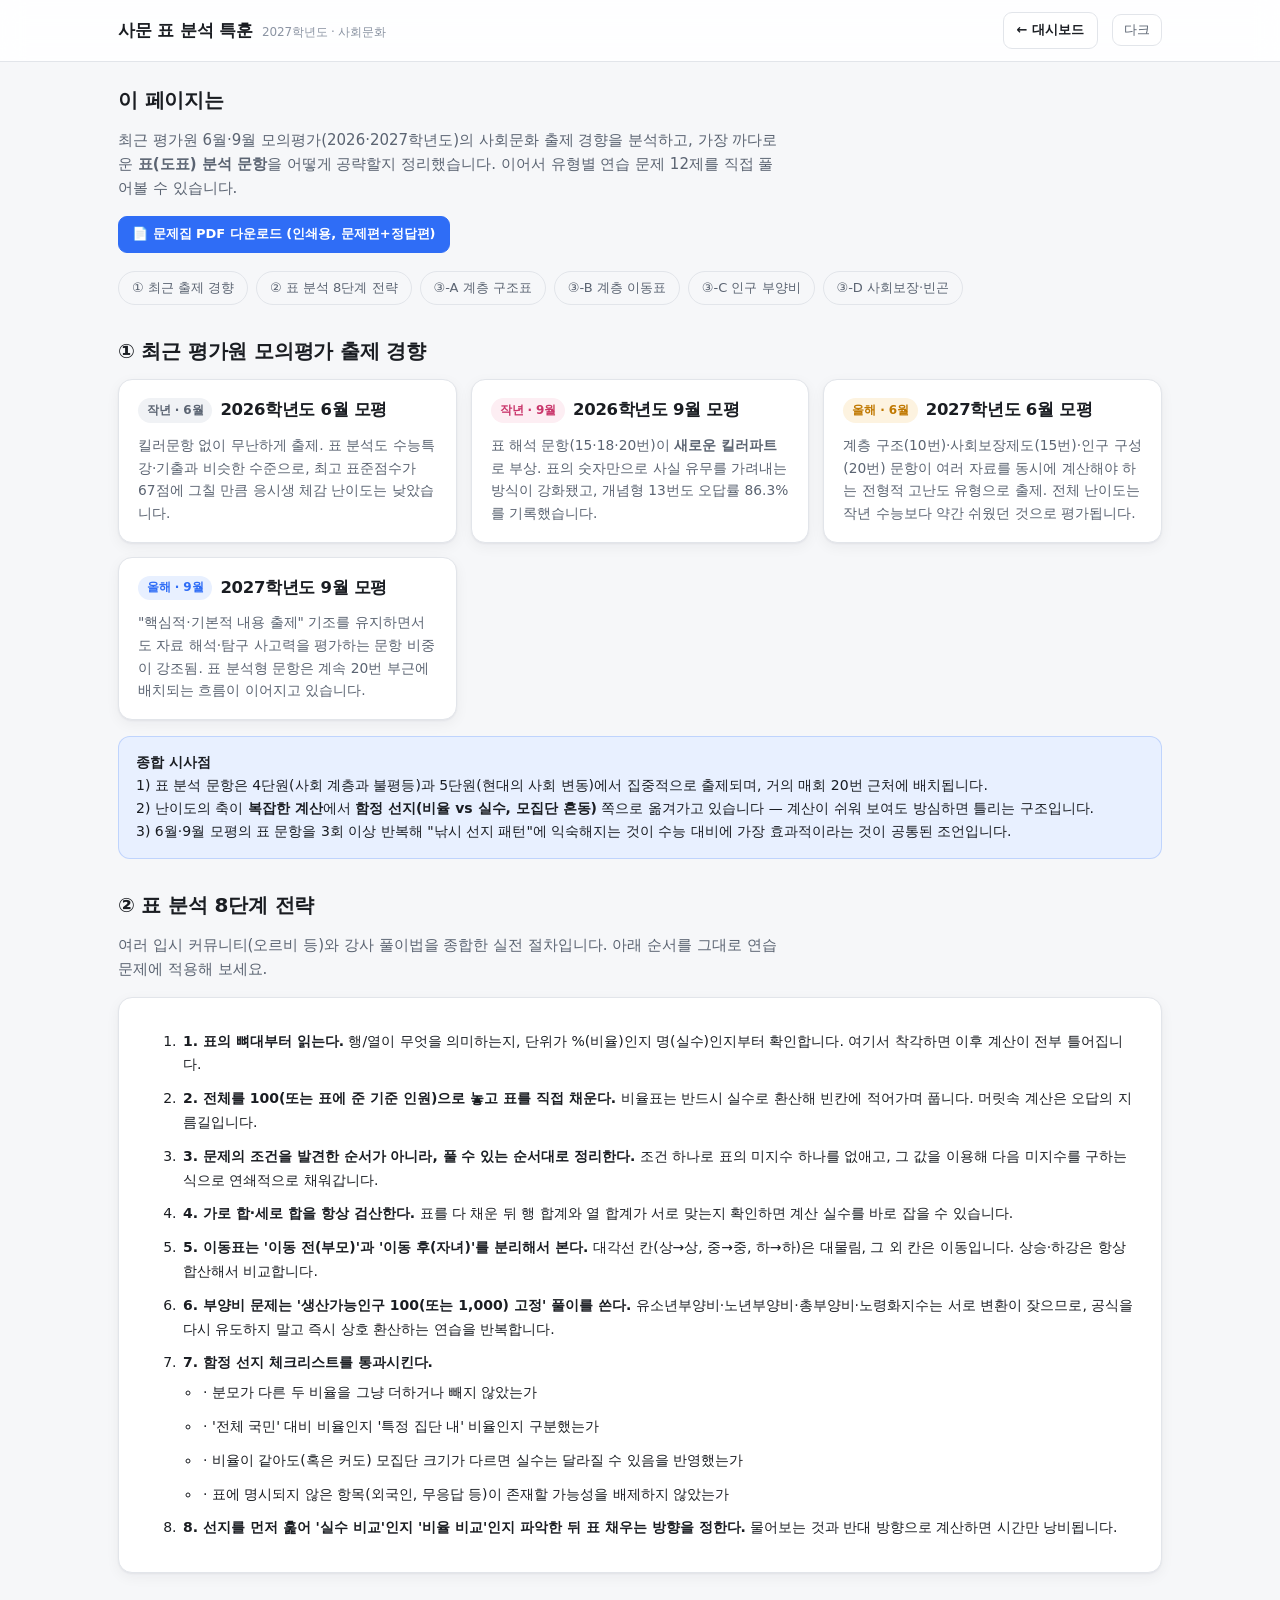
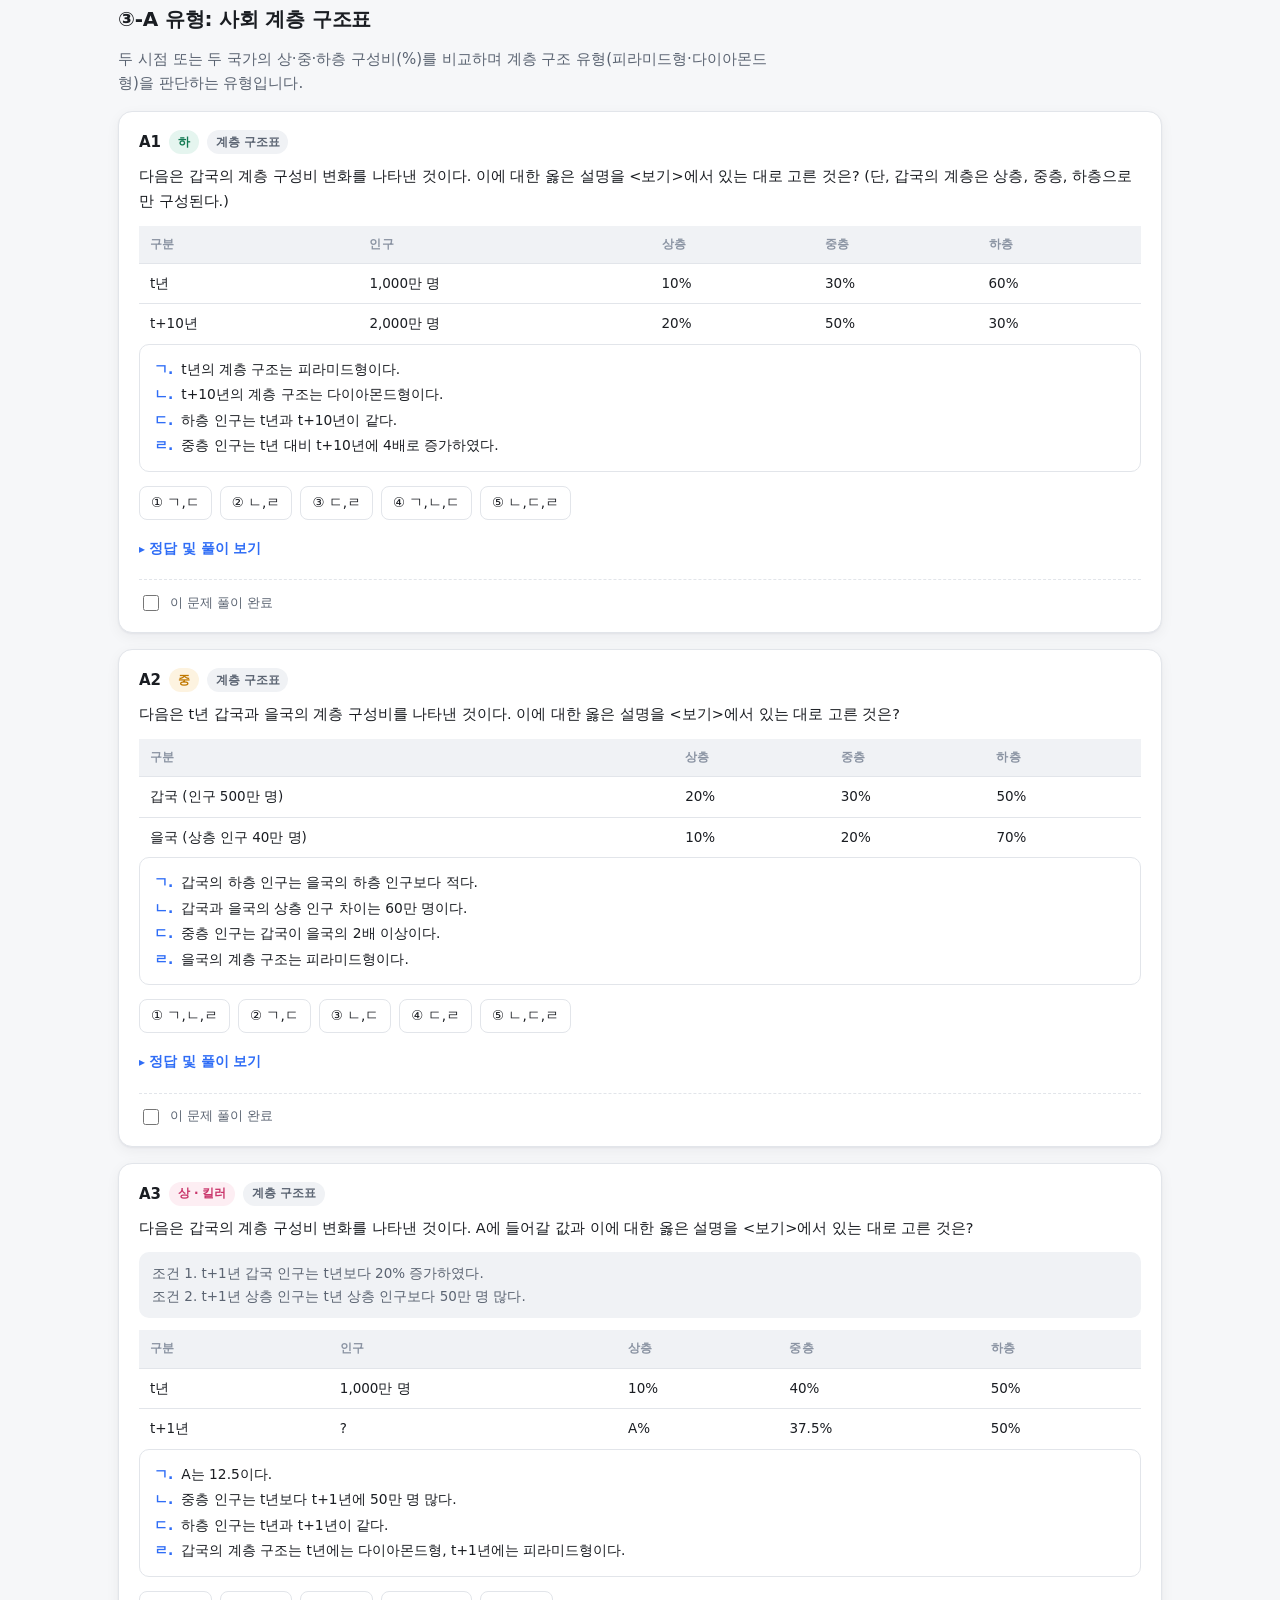
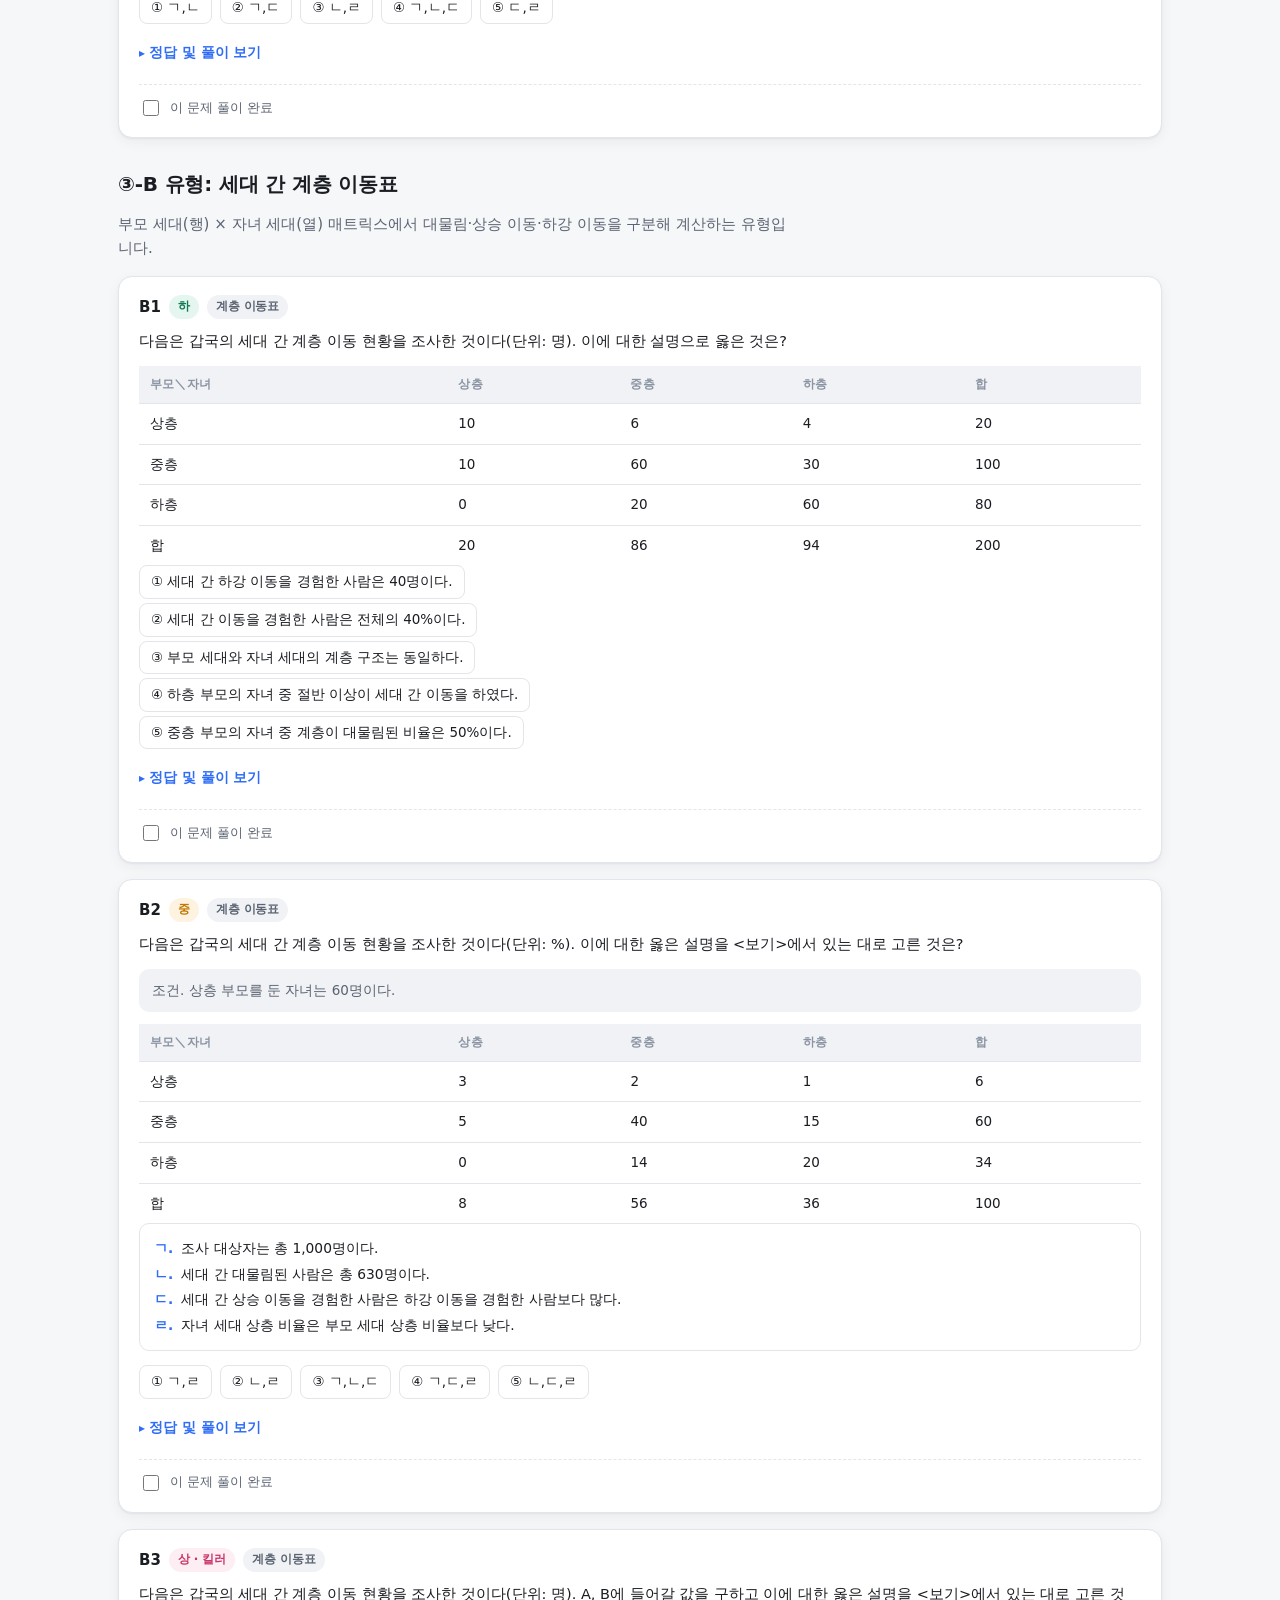
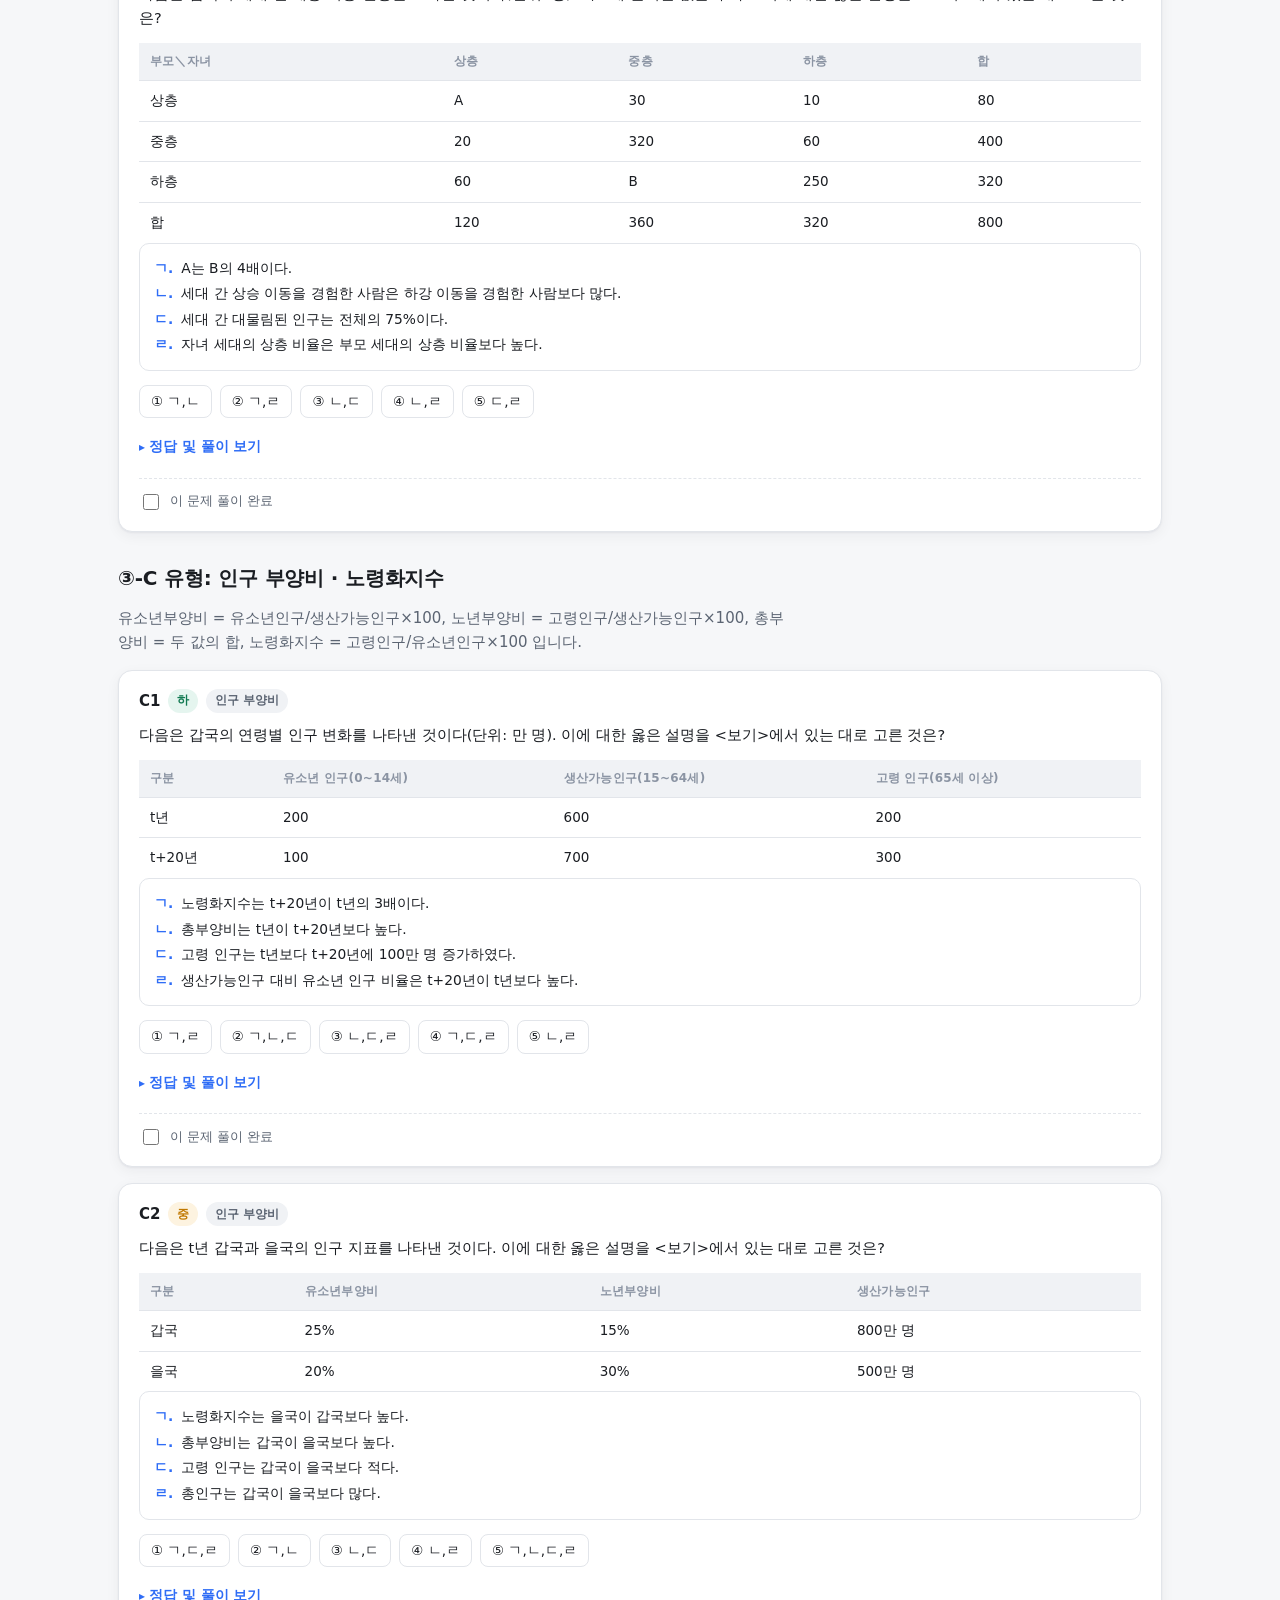
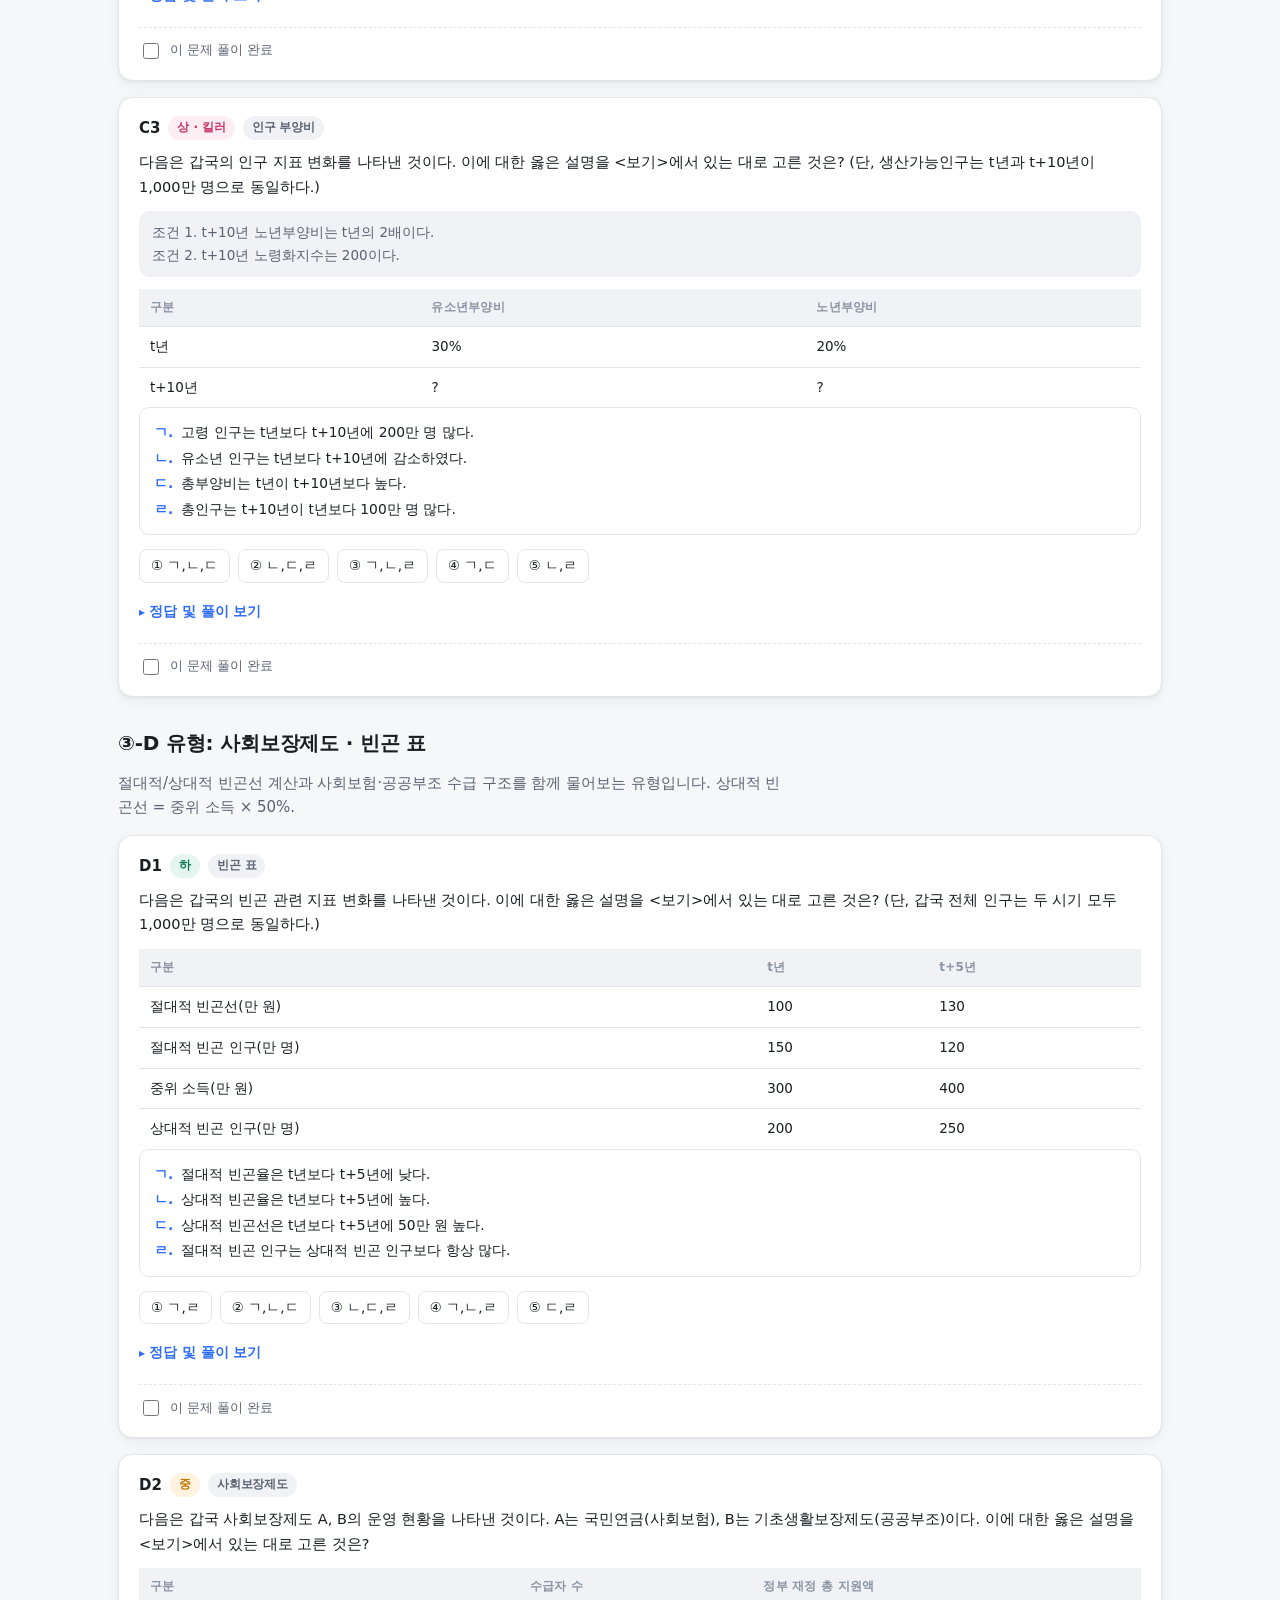
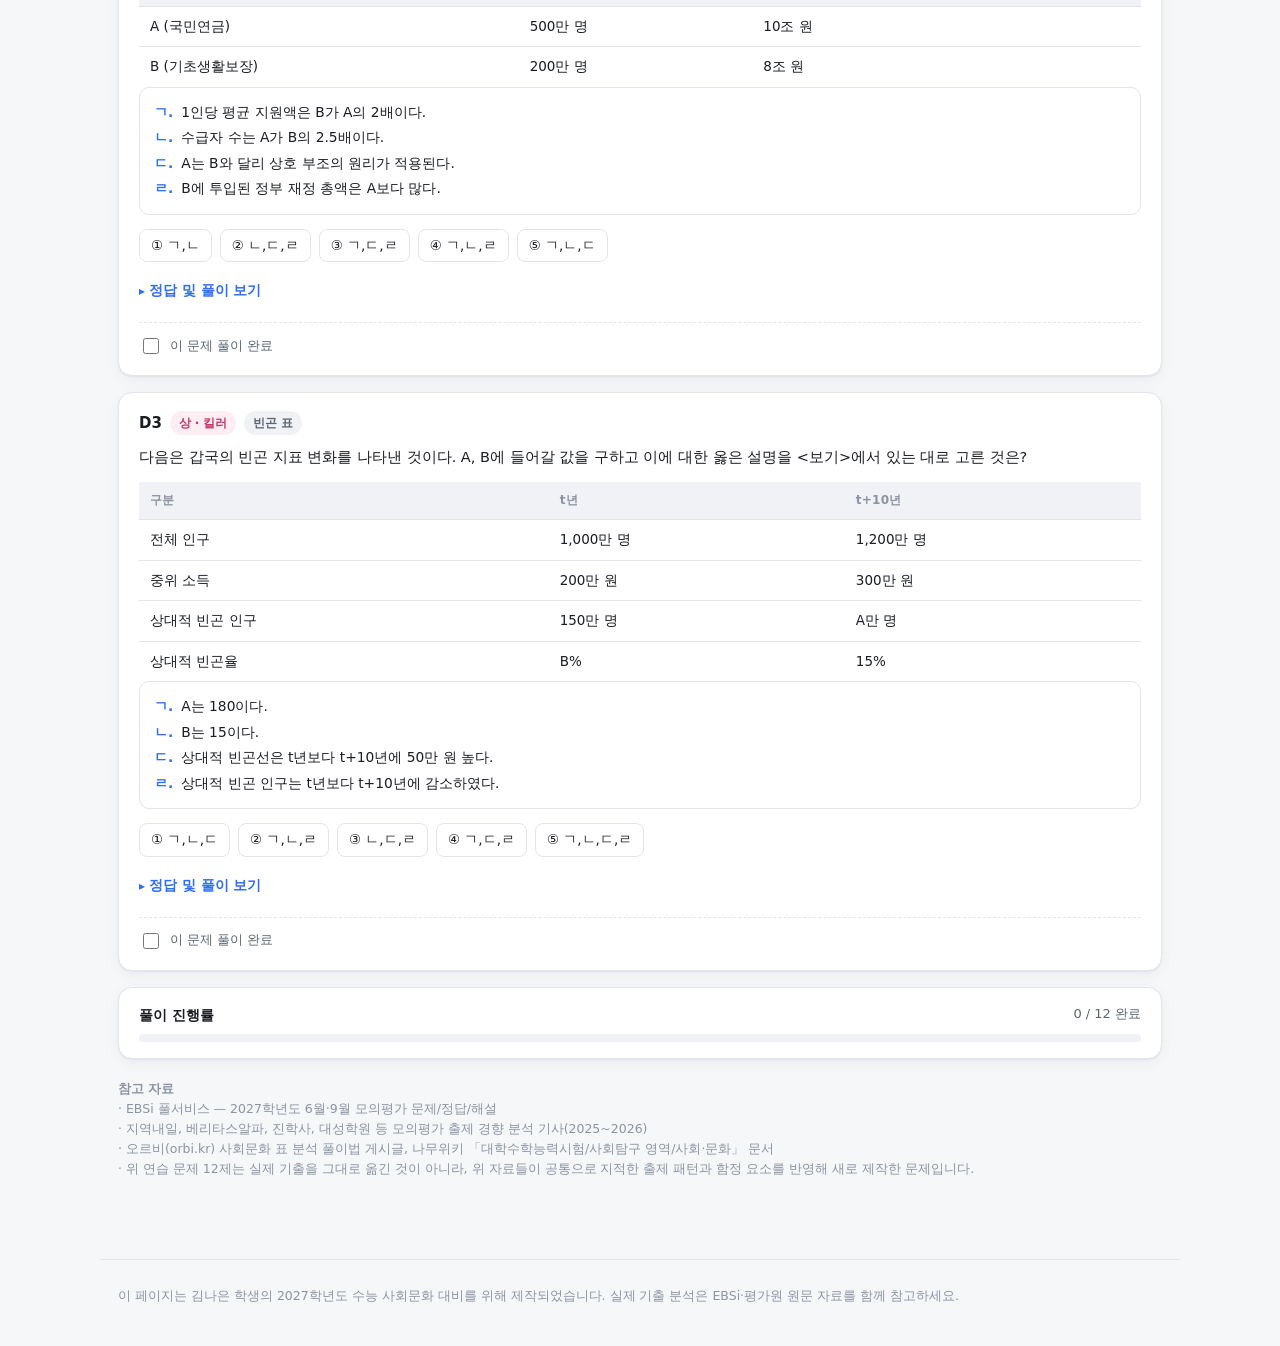
==== commit c1f6d7d8: "사문 표 분석 문제집 PDF(인쇄용) 추가 문제 12제를 문제편/정답·해설편으로 나눈 인쇄용 PDF를 생성하고 society 페이지에 다운로드 링크를 연결.  Co-Authored" ====
--- a/society/index.html
+++ b/society/index.html
@@ -57,6 +57,8 @@
 <h2 class="sec" style="margin-top:0">이 페이지는</h2>
 <p class="lead">최근 평가원 6월·9월 모의평가(2026·2027학년도)의 사회문화 출제 경향을 분석하고, 가장 까다로운 <b>표(도표) 분석 문항</b>을 어떻게 공략할지 정리했습니다. 이어서 유형별 연습 문제 12제를 직접 풀어볼 수 있습니다.</p>
 
+<p style="margin:0 0 18px"><a class="btn primary" href="downloads/society-table-practice-book.pdf" download>📄 문제집 PDF 다운로드 (인쇄용, 문제편+정답편)</a></p>
+
 <div class="catnav">
   <a href="#trend">① 최근 출제 경향</a>
   <a href="#strategy">② 표 분석 8단계 전략</a>
